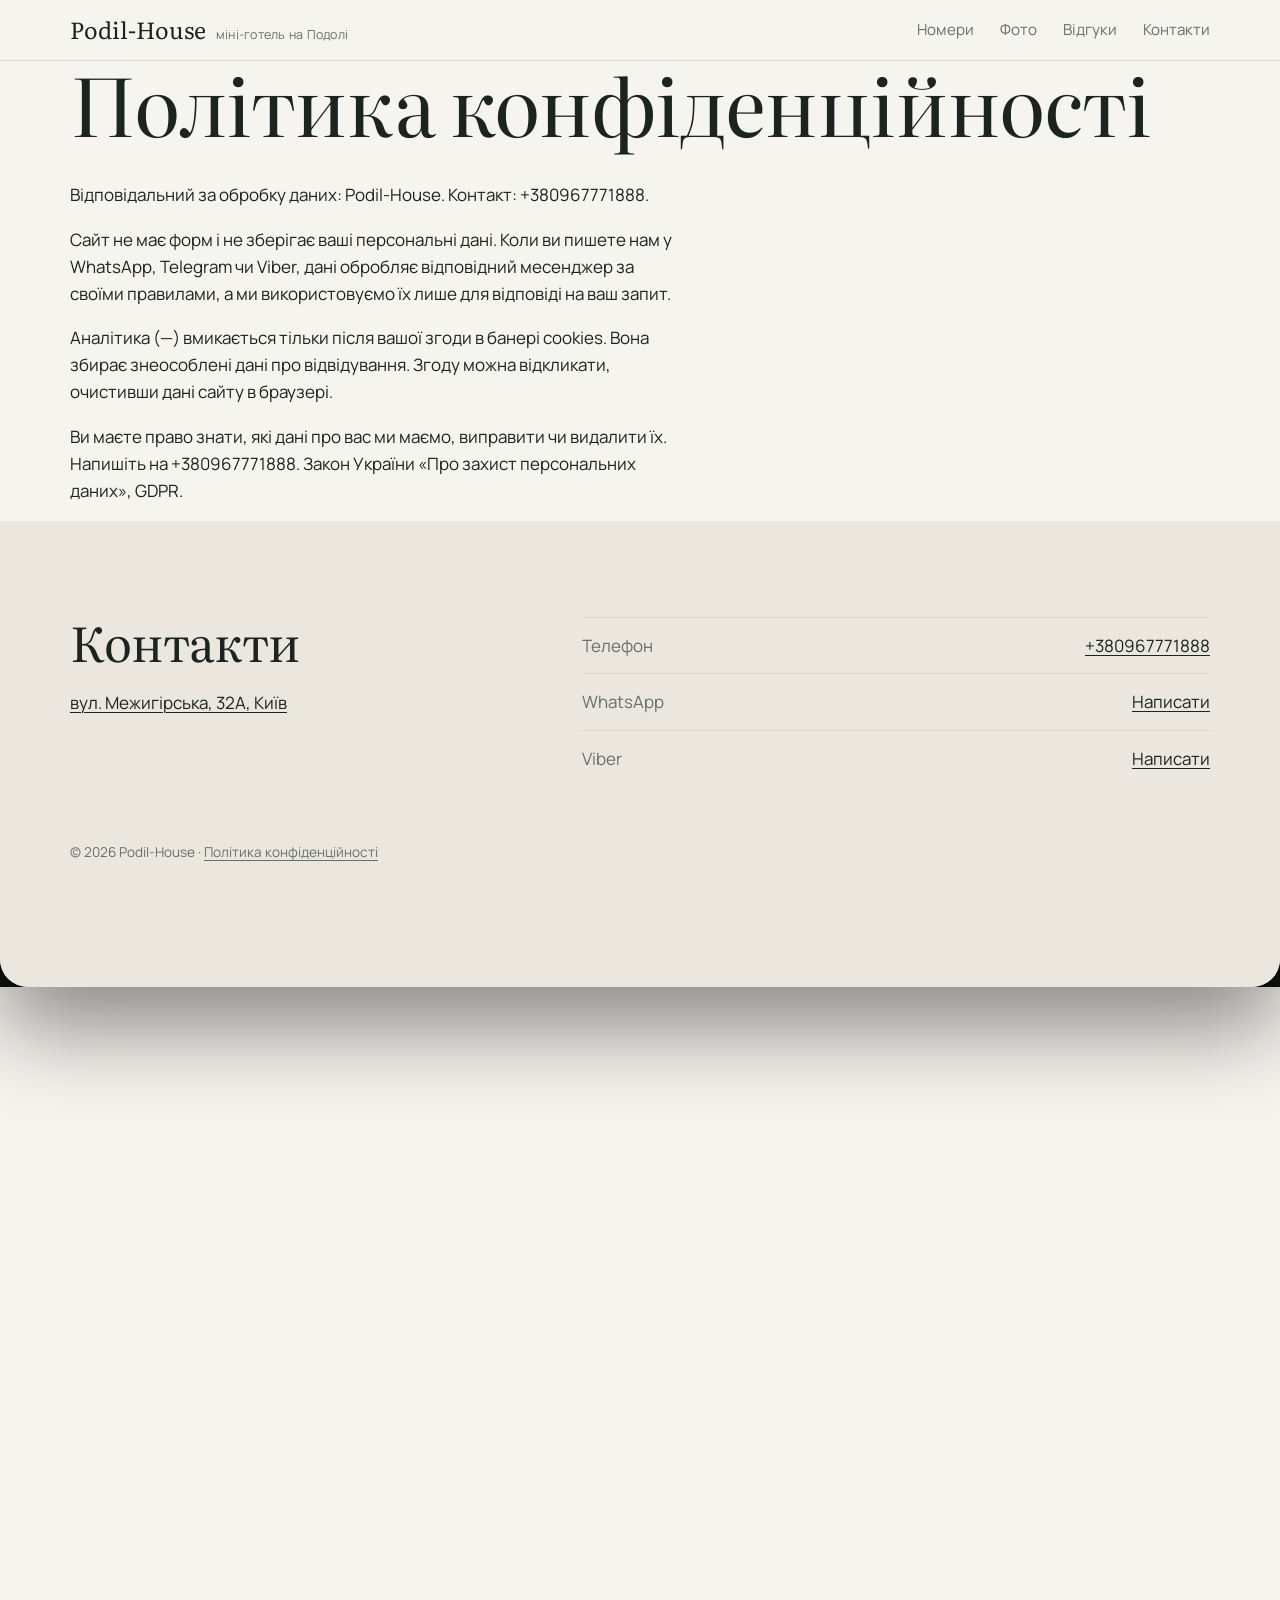
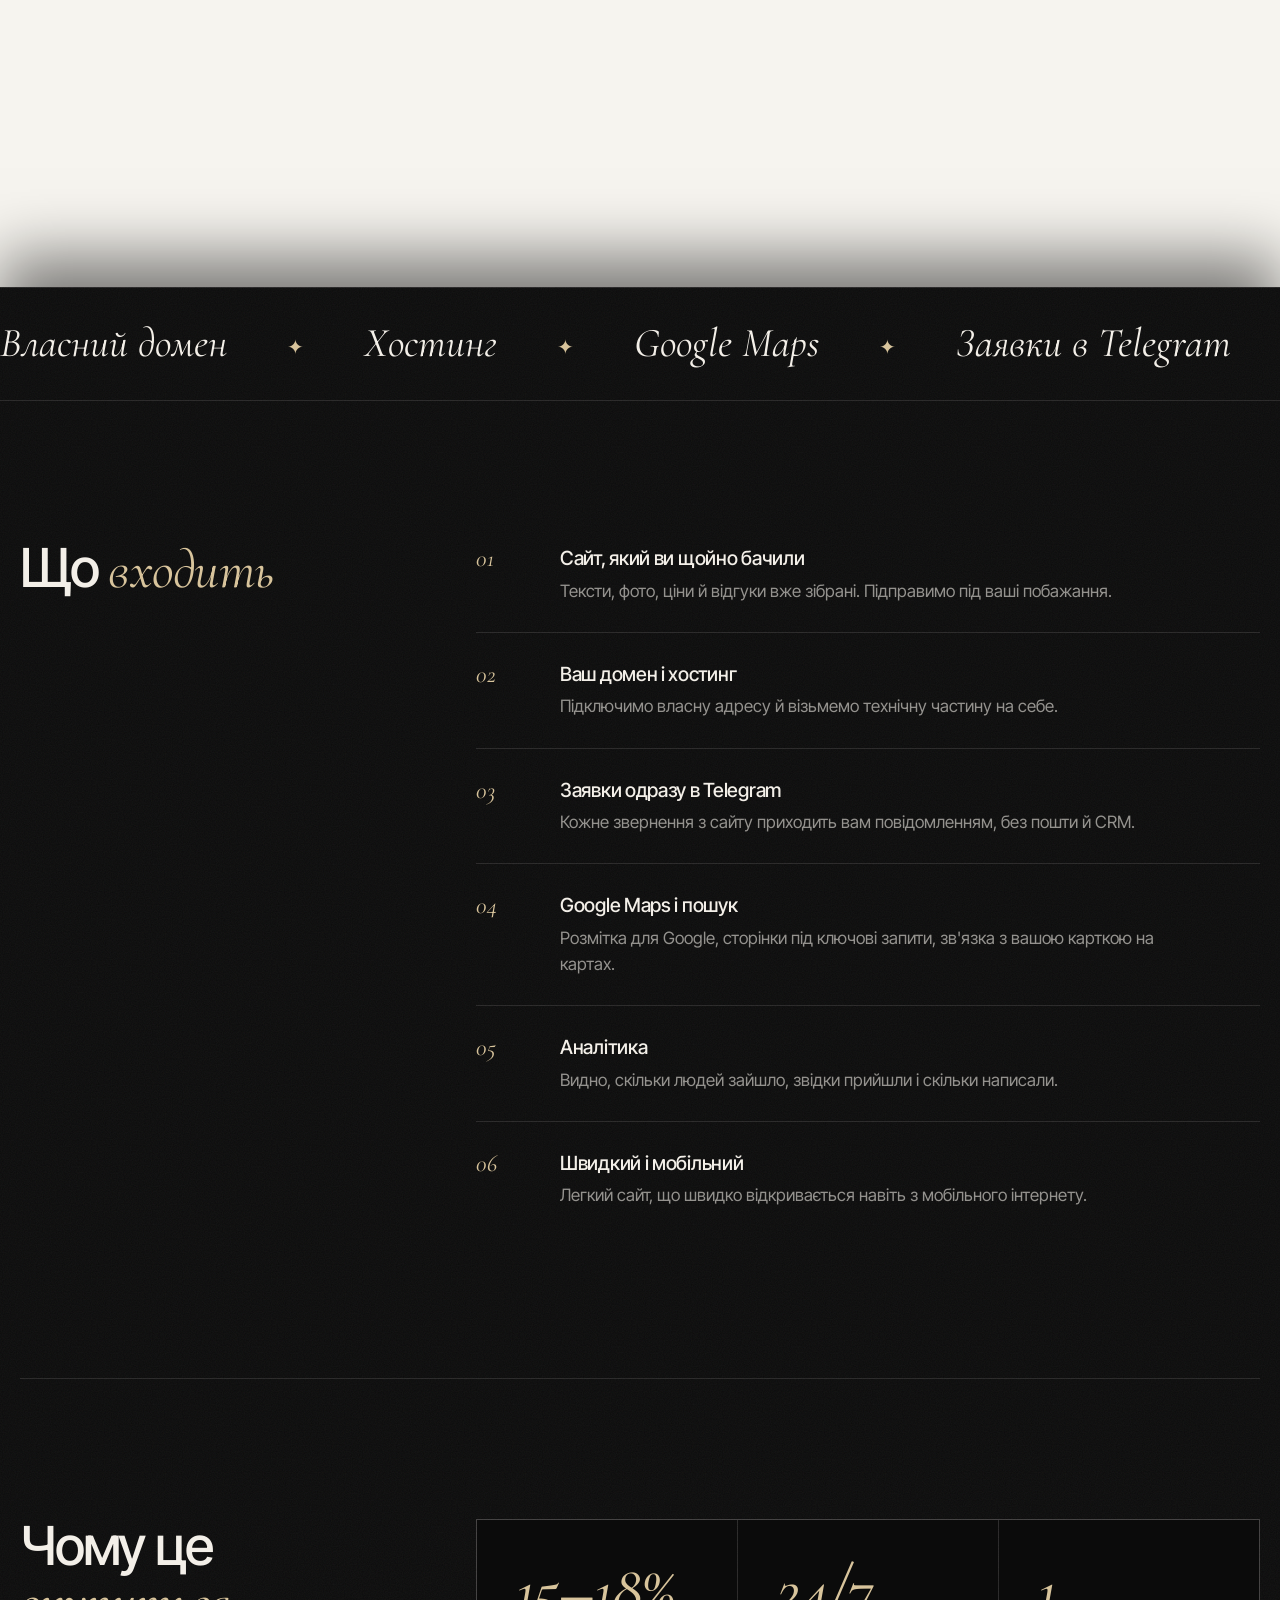
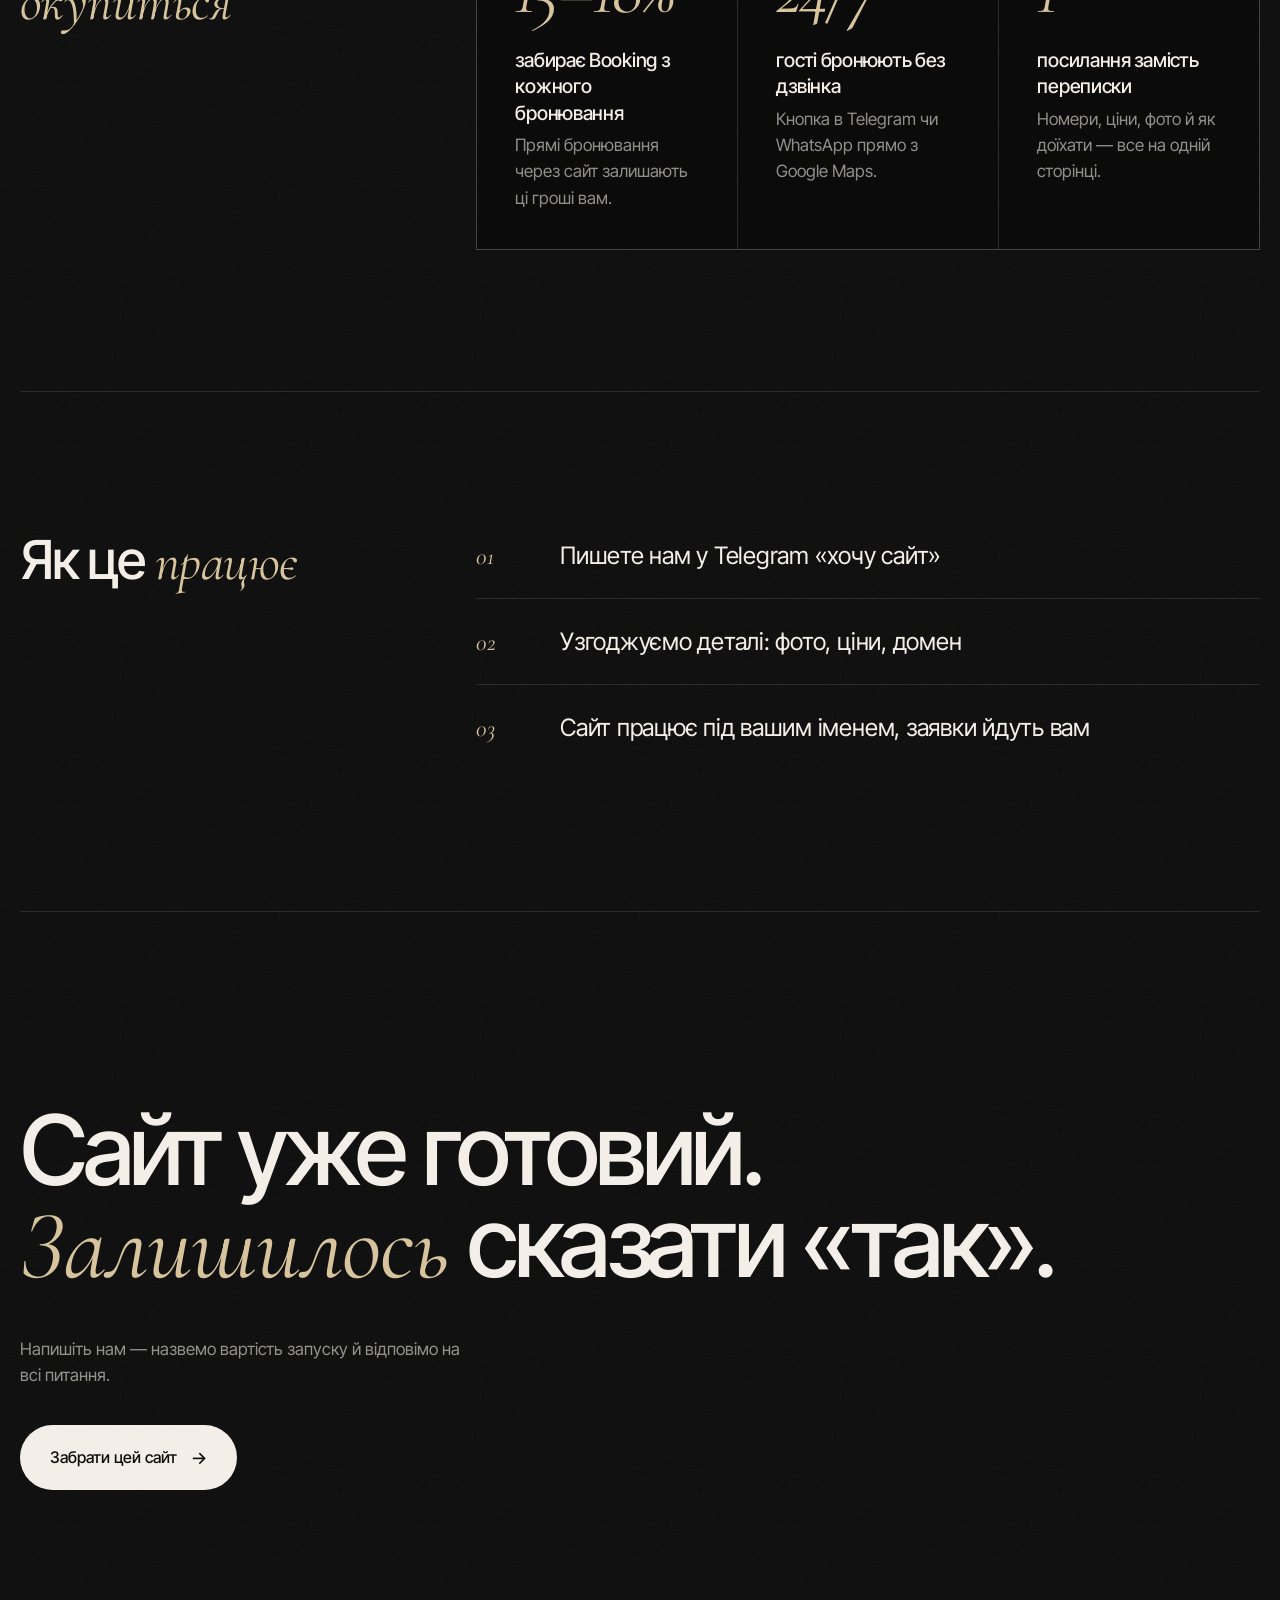
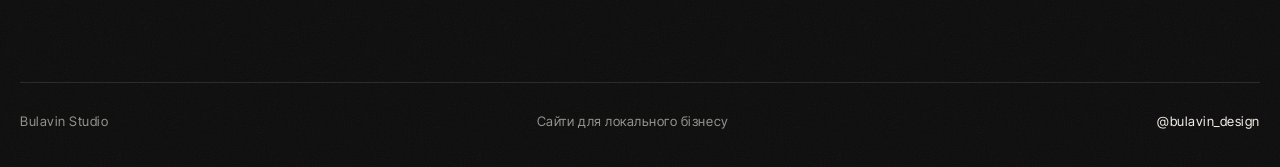
==== privacy/index.html @ 416434e8 "Update site 2026-10-21" ====
<!doctype html>
<html lang="uk">
<head>
<meta charset="utf-8">
<meta name="viewport" content="width=device-width, initial-scale=1">
<base href="../">
<title>Політика конфіденційності · Podil-House</title>
<meta name="description" content="">
<meta name="robots" content="noindex">
<meta property="og:type" content="website">
<meta property="og:title" content="Політика конфіденційності · Podil-House">
<meta property="og:description" content="">
<meta property="og:image" content="https://vibecoder-bulavin.github.io/podil-house/assets/p6.jpg">
<link rel="icon" href="data:image/svg+xml,%3Csvg%20xmlns%3D%27http%3A//www.w3.org/2000/svg%27%20viewBox%3D%270%200%2064%2064%27%3E%3Crect%20width%3D%2764%27%20height%3D%2764%27%20rx%3D%2712%27%20fill%3D%27%2324463b%27/%3E%3Ctext%20x%3D%2732%27%20y%3D%2744%27%20font-size%3D%2736%27%20text-anchor%3D%27middle%27%20fill%3D%27white%27%20font-family%3D%27Georgia%2Cserif%27%3EP%3C/text%3E%3C/svg%3E">
<link rel="preconnect" href="https://fonts.googleapis.com">
<link rel="preconnect" href="https://fonts.gstatic.com" crossorigin>
<link rel="stylesheet" href="https://fonts.googleapis.com/css2?family=Literata:opsz,wght@7..72,400;7..72,500&family=Manrope:wght@400;500;600&display=swap">
<link rel="stylesheet" href="style.css">
<link rel="stylesheet" href="https://fonts.googleapis.com/css2?family=Inter+Tight:wght@400;500;600&family=Cormorant+Garamond:ital,wght@1,400;1,500&display=swap">
<script type="application/ld+json">{"@context": "https://schema.org", "@type": "Hotel", "name": "Podil-House", "url": "https://vibecoder-bulavin.github.io/podil-house/", "telephone": "+380967771888", "priceRange": "₴", "image": "https://vibecoder-bulavin.github.io/podil-house/assets/p6.jpg", "address": {"@type": "PostalAddress", "streetAddress": "вул. Межигірська, 32А", "addressLocality": "Київ", "addressCountry": "UA"}, "geo": {"@type": "GeoCoordinates", "latitude": 50.4691434, "longitude": 30.5121772}, "hasMap": "https://maps.google.com/?cid=14839174283909090941", "aggregateRating": {"@type": "AggregateRating", "ratingValue": 5.0, "reviewCount": 14}}</script>
</head>
<body class="p-stay m-seo for-sale">
<div class="site">
<header class="top"><div class="wrap bar">
<a class="logo" href="./">Podil-House<small>міні-готель на Подолі</small></a>
<nav><a href="#nomery">Номери</a><a href="#foto">Фото</a><a href="#vidguky">Відгуки</a><a href="#contacts">Контакти</a></nav>
</div></header>
<main>
<section class="hero"><div class="wrap prose"><h1>Політика конфіденційності</h1><p>Відповідальний за обробку даних: Podil-House. Контакт: +380967771888.</p><p>Сайт не має форм і не зберігає ваші персональні дані. Коли ви пишете нам у WhatsApp, Telegram чи Viber, дані обробляє відповідний месенджер за своїми правилами, а ми використовуємо їх лише для відповіді на ваш запит.</p><p>Аналітика (—) вмикається тільки після вашої згоди в банері cookies. Вона збирає знеособлені дані про відвідування. Згоду можна відкликати, очистивши дані сайту в браузері.</p><p>Ви маєте право знати, які дані про вас ми маємо, виправити чи видалити їх. Напишіть на +380967771888. Закон України «Про захист персональних даних», GDPR.</p></div></section>
</main>
<footer id="contacts" class="foot"><div class="wrap"><div class="foot-grid"><div><h2>Контакти</h2><p><a href="https://maps.google.com/?cid=14839174283909090941" target="_blank" rel="noopener">вул. Межигірська, 32А, Київ</a></p></div><ul class="contacts"><li><span>Телефон</span><a href="tel:+380967771888" data-goal="phone">+380967771888</a></li><li><span>WhatsApp</span><a href="https://wa.me/380967771888" target="_blank" rel="noopener" data-goal="whatsapp">Написати</a></li><li><span>Viber</span><a href="viber://chat?number=%2B380967771888" data-goal="viber">Написати</a></li></ul></div><p class="muted small">© 2026 Podil-House · <a href="privacy/">Політика конфіденційності</a></p></div></footer>
</div>
<aside class="pitch" id="pitch" lang="uk">
<div class="p-intro"><div class="pwrap">
<p class="pk">Bulavin Studio · демо для «Podil-House»</p>
<h2 class="ph1">Цей сайт уже <em>зроблений</em> для Podil-House</h2>
<div class="prow"><p class="psub">Ви щойно переглянули його очима клієнта. Під вашим доменом він запрацює за 48 годин.</p><a href="https://t.me/bulavin_design" class="pbtn" target="_blank" rel="noopener" data-goal="telegram">Забрати цей сайт</a></div>
<p class="pscroll">Гортайте далі</p>
</div></div>
<div class="p-body">
<div class="pticker" aria-hidden="true"><div><span>Власний домен</span><span>Хостинг</span><span>Google Maps</span><span>Заявки в Telegram</span><span>Аналітика</span><span>Мобільна версія</span><span>Швидкий запуск</span><span>Власний домен</span><span>Хостинг</span><span>Google Maps</span><span>Заявки в Telegram</span><span>Аналітика</span><span>Мобільна версія</span><span>Швидкий запуск</span></div></div>
<section class="pwrap psec"><h2 class="ph2">Що <em>входить</em></h2><ol class="pinc"><li><span class="pn">01</span><div><h3>Сайт, який ви щойно бачили</h3><p>Тексти, фото, ціни й відгуки вже зібрані. Підправимо під ваші побажання.</p></div></li><li><span class="pn">02</span><div><h3>Ваш домен і хостинг</h3><p>Підключимо власну адресу й візьмемо технічну частину на себе.</p></div></li><li><span class="pn">03</span><div><h3>Заявки одразу в Telegram</h3><p>Кожне звернення з сайту приходить вам повідомленням, без пошти й CRM.</p></div></li><li><span class="pn">04</span><div><h3>Google Maps і пошук</h3><p>Розмітка для Google, сторінки під ключові запити, зв&#x27;язка з вашою карткою на картах.</p></div></li><li><span class="pn">05</span><div><h3>Аналітика</h3><p>Видно, скільки людей зайшло, звідки прийшли і скільки написали.</p></div></li><li><span class="pn">06</span><div><h3>Швидкий і мобільний</h3><p>Легкий сайт, що швидко відкривається навіть з мобільного інтернету.</p></div></li></ol></section>
<section class="pwrap psec"><h2 class="ph2">Чому це <em>окупиться</em></h2><div class="pwhy"><div class="pw"><strong>15–18%</strong><h3>забирає Booking з кожного бронювання</h3><p>Прямі бронювання через сайт залишають ці гроші вам.</p></div><div class="pw"><strong>24/7</strong><h3>гості бронюють без дзвінка</h3><p>Кнопка в Telegram чи WhatsApp прямо з Google Maps.</p></div><div class="pw"><strong>1</strong><h3>посилання замість переписки</h3><p>Номери, ціни, фото й як доїхати — все на одній сторінці.</p></div></div></section>
<section class="pwrap psec"><h2 class="ph2">Як це <em>працює</em></h2><ol class="psteps"><li><span class="pn">01</span><p>Пишете нам у Telegram «хочу сайт»</p></li><li><span class="pn">02</span><p>Узгоджуємо деталі: фото, ціни, домен</p></li><li><span class="pn">03</span><p>Сайт працює під вашим іменем, заявки йдуть вам</p></li></ol></section>
<section class="pwrap pfinal"><h2 class="ph1">Сайт уже готовий. <em>Залишилось</em> сказати «так».</h2><p class="psub">Напишіть нам — назвемо вартість запуску й відповімо на всі питання.</p><a href="https://t.me/bulavin_design" class="pbtn" target="_blank" rel="noopener" data-goal="telegram">Забрати цей сайт</a></section>
<footer class="pwrap pfoot"><span>Bulavin Studio</span><span>Сайти для локального бізнесу</span><a href="https://t.me/bulavin_design" target="_blank" rel="noopener" data-goal="telegram">@bulavin_design</a></footer>
</div></aside>
<div class="mbar"><a href="#bron" class="btn">Забронювати</a></div>

<script type="application/json" id="cfg">{"wa": "380967771888", "msg": "Добрий день! Хочу забронювати номер.", "page": "privacy/", "brand": "Podil-House", "t": {"err_name": "Вкажіть ім'я", "err_phone": "Перевірте номер телефону", "sending": "Надсилаємо…"}}</script>
<script src="site.js" defer></script>
</body>
</html>
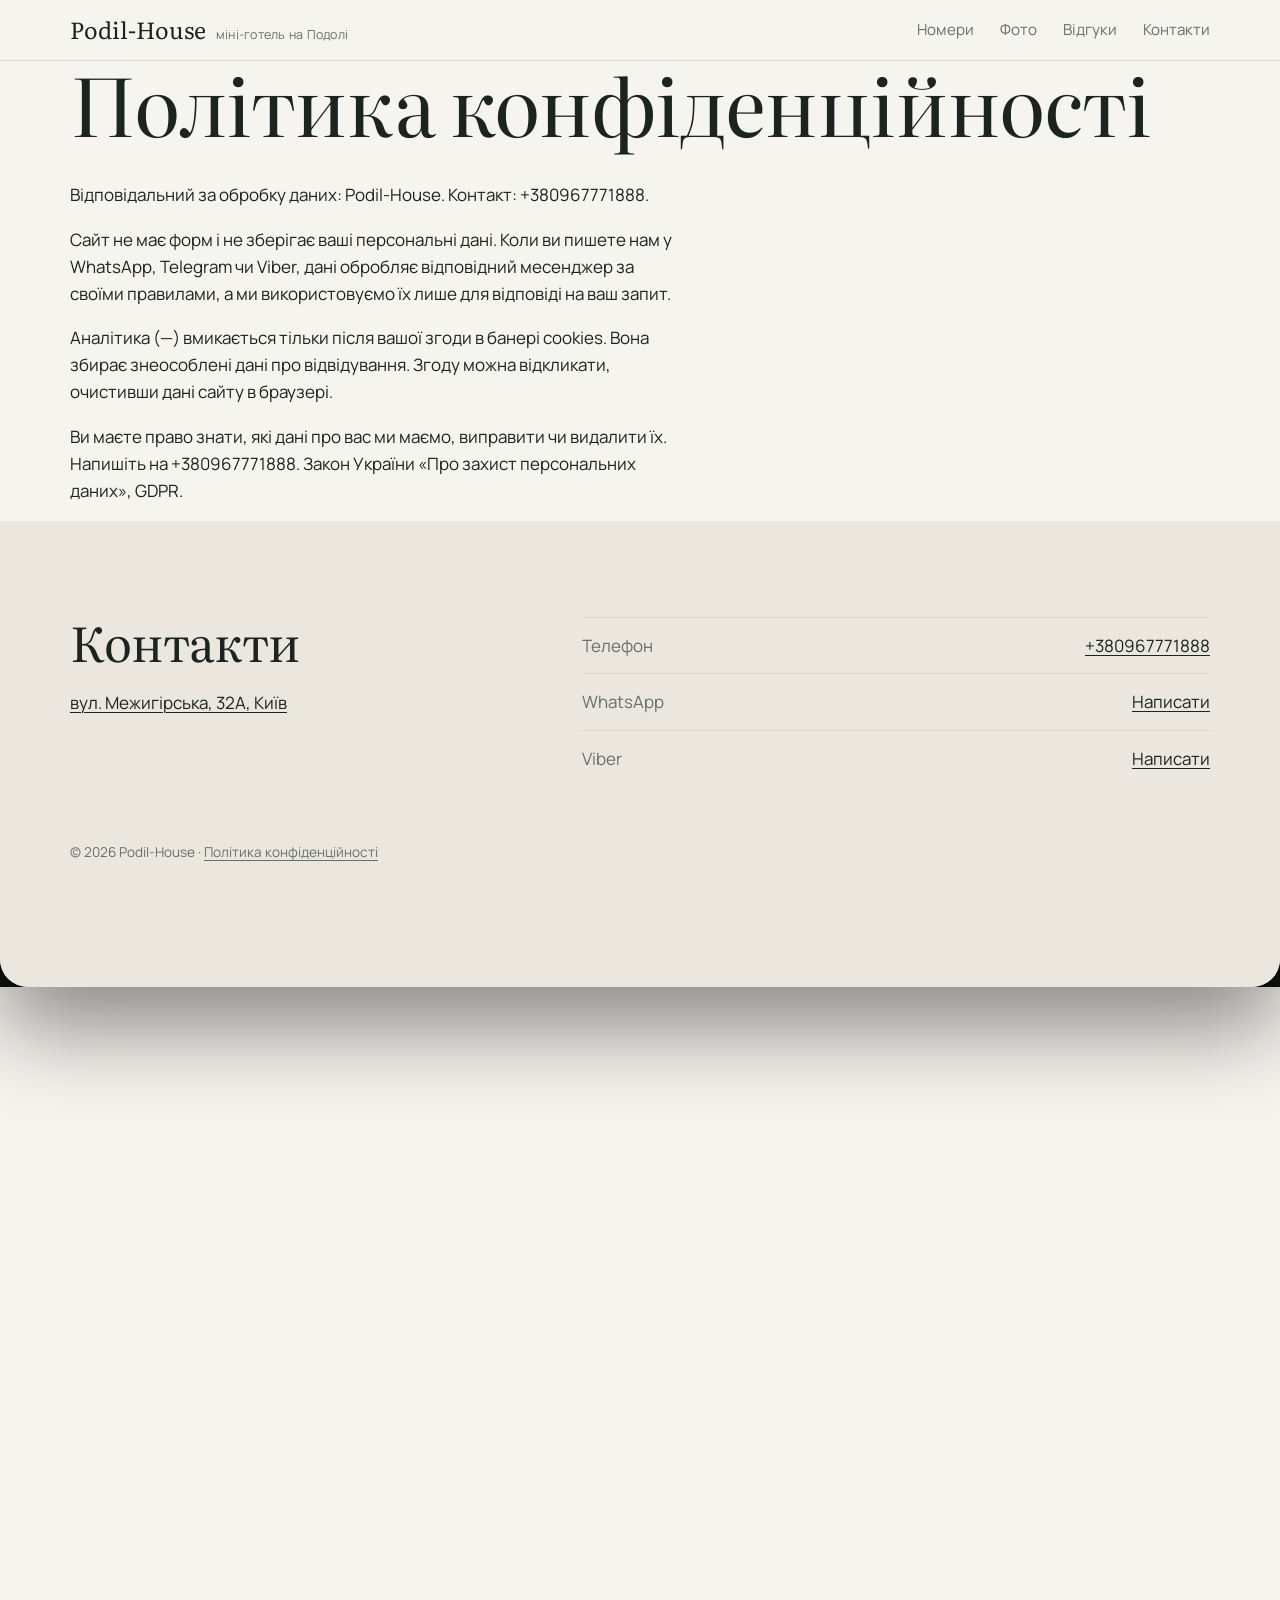
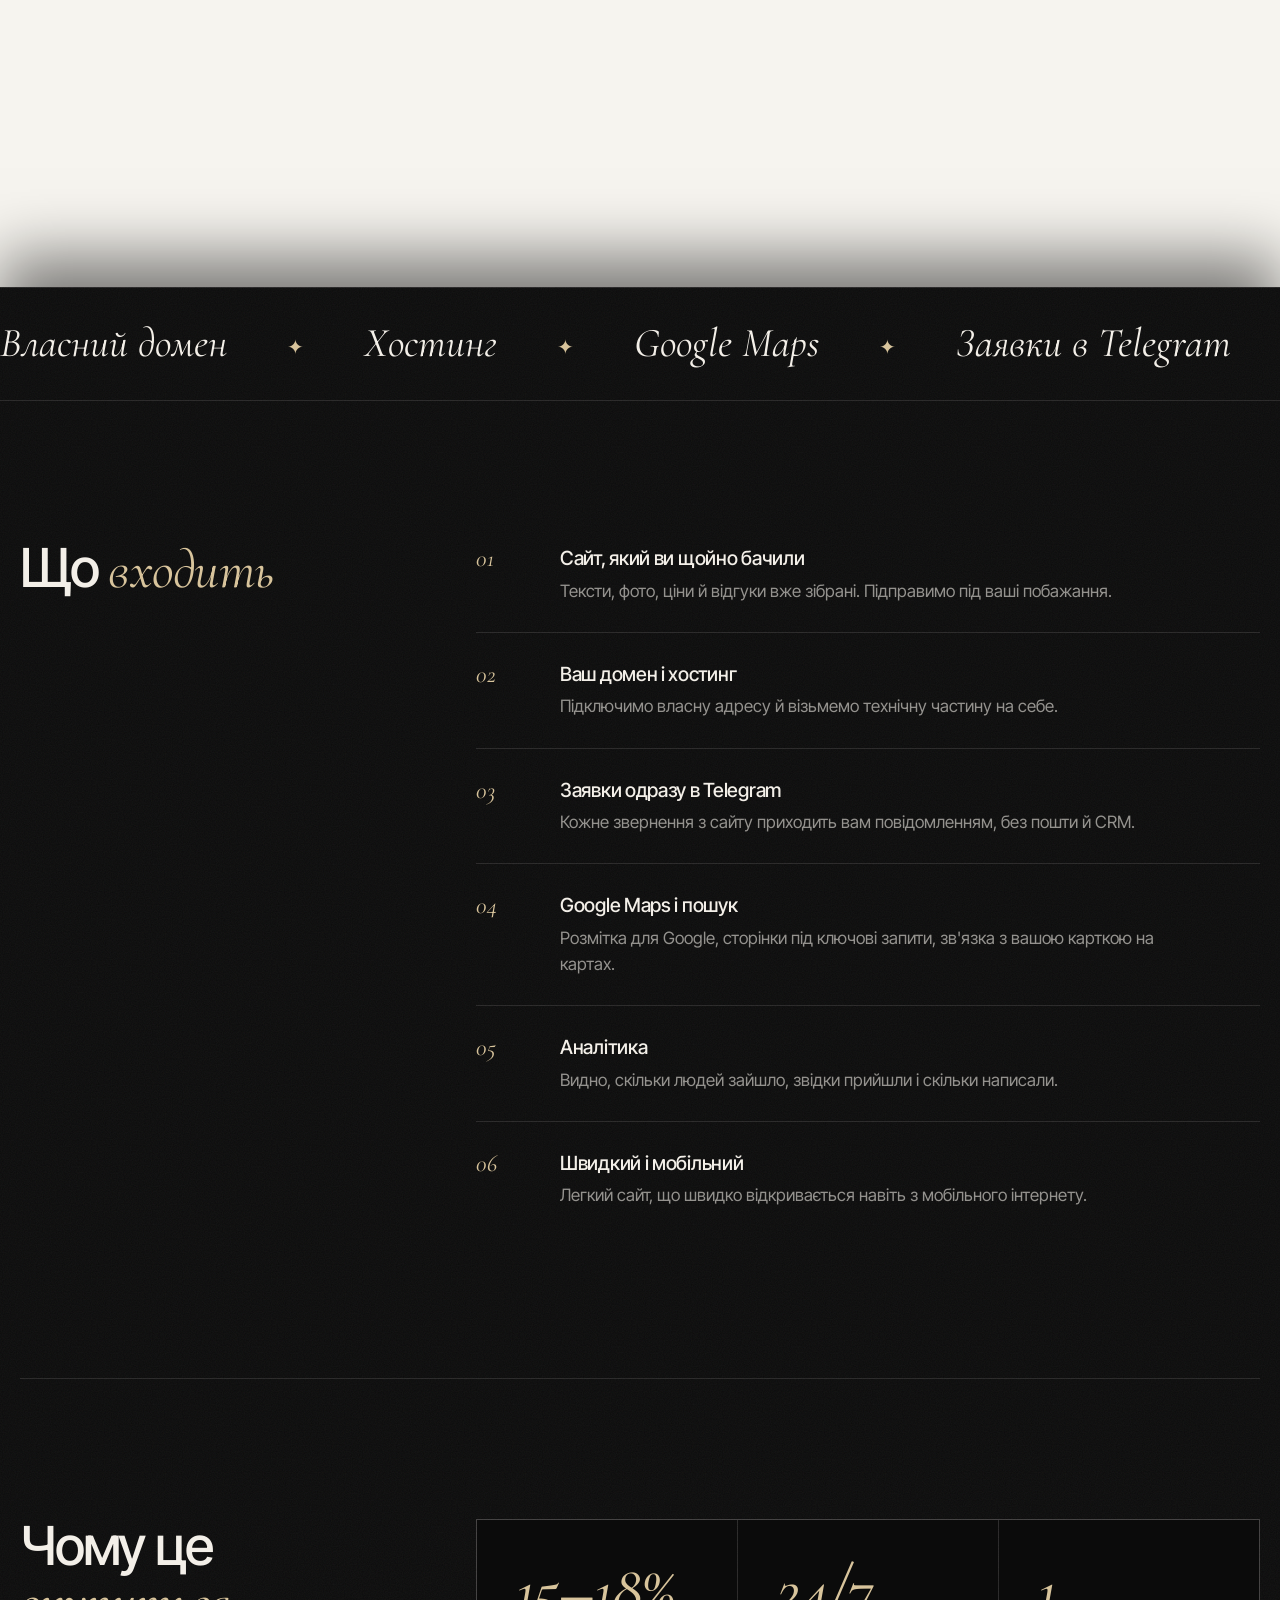
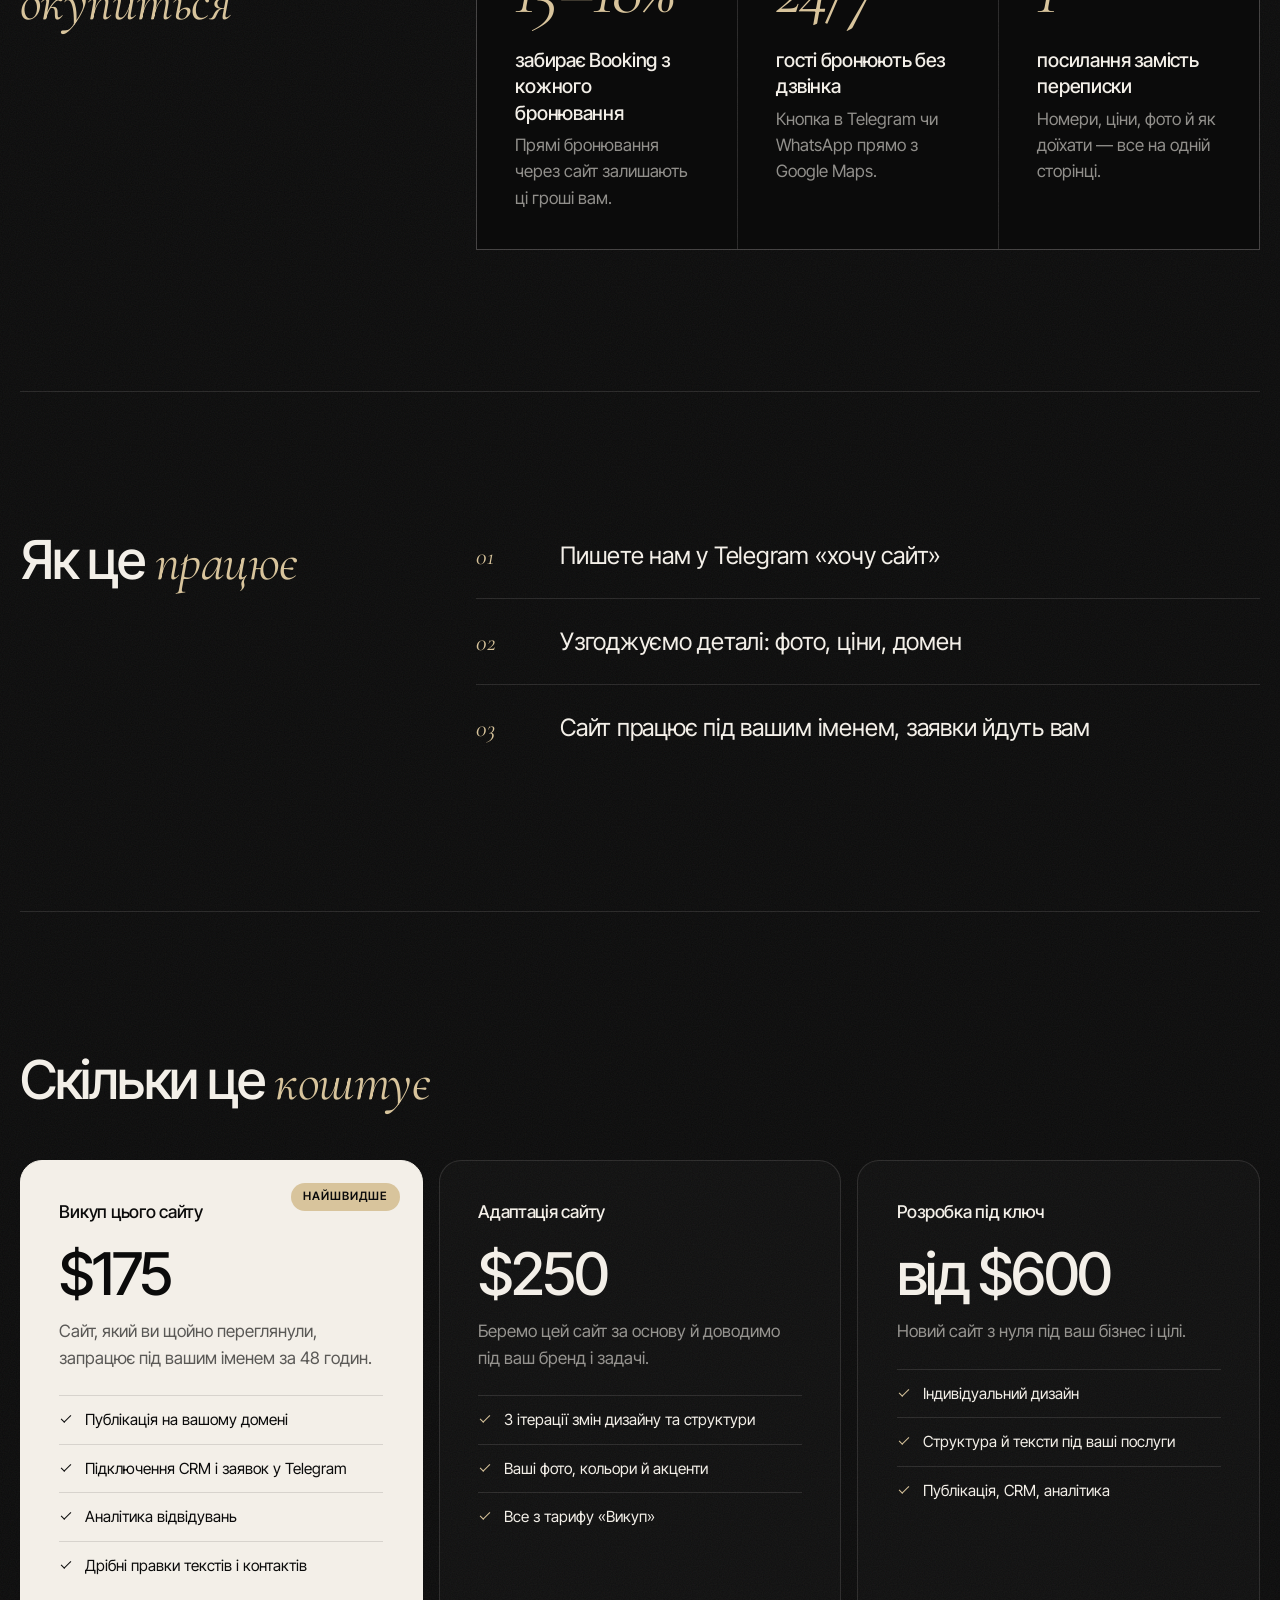
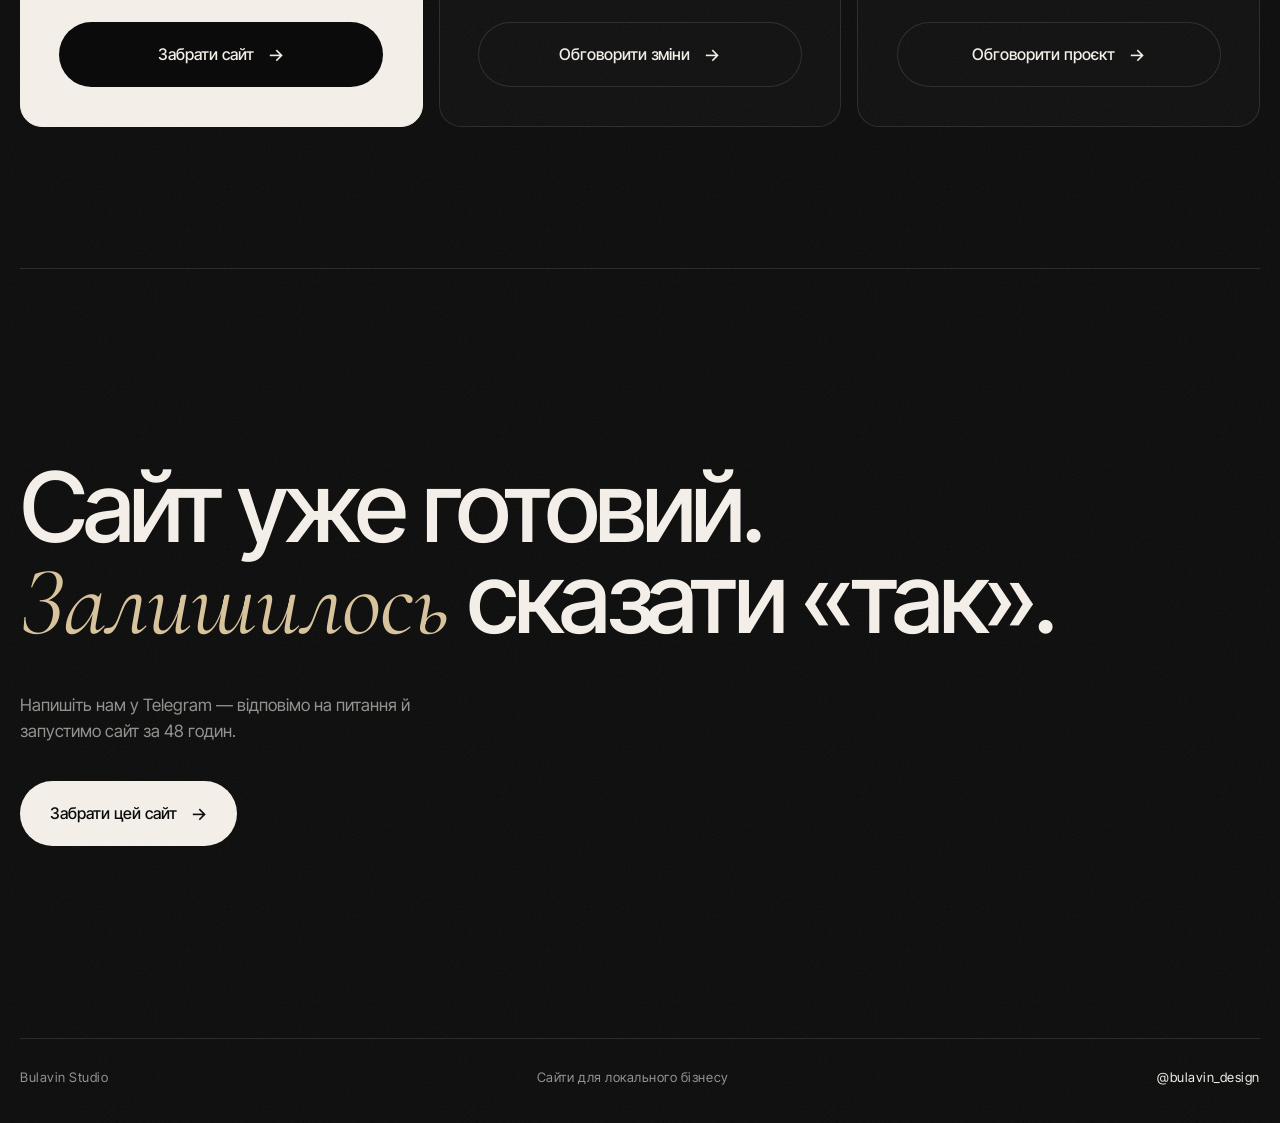
==== commit 19cfb727: "Update site 2026-10-21" ====
--- a/privacy/index.html
+++ b/privacy/index.html
@@ -42,7 +42,8 @@
 <section class="pwrap psec"><h2 class="ph2">Що <em>входить</em></h2><ol class="pinc"><li><span class="pn">01</span><div><h3>Сайт, який ви щойно бачили</h3><p>Тексти, фото, ціни й відгуки вже зібрані. Підправимо під ваші побажання.</p></div></li><li><span class="pn">02</span><div><h3>Ваш домен і хостинг</h3><p>Підключимо власну адресу й візьмемо технічну частину на себе.</p></div></li><li><span class="pn">03</span><div><h3>Заявки одразу в Telegram</h3><p>Кожне звернення з сайту приходить вам повідомленням, без пошти й CRM.</p></div></li><li><span class="pn">04</span><div><h3>Google Maps і пошук</h3><p>Розмітка для Google, сторінки під ключові запити, зв&#x27;язка з вашою карткою на картах.</p></div></li><li><span class="pn">05</span><div><h3>Аналітика</h3><p>Видно, скільки людей зайшло, звідки прийшли і скільки написали.</p></div></li><li><span class="pn">06</span><div><h3>Швидкий і мобільний</h3><p>Легкий сайт, що швидко відкривається навіть з мобільного інтернету.</p></div></li></ol></section>
 <section class="pwrap psec"><h2 class="ph2">Чому це <em>окупиться</em></h2><div class="pwhy"><div class="pw"><strong>15–18%</strong><h3>забирає Booking з кожного бронювання</h3><p>Прямі бронювання через сайт залишають ці гроші вам.</p></div><div class="pw"><strong>24/7</strong><h3>гості бронюють без дзвінка</h3><p>Кнопка в Telegram чи WhatsApp прямо з Google Maps.</p></div><div class="pw"><strong>1</strong><h3>посилання замість переписки</h3><p>Номери, ціни, фото й як доїхати — все на одній сторінці.</p></div></div></section>
 <section class="pwrap psec"><h2 class="ph2">Як це <em>працює</em></h2><ol class="psteps"><li><span class="pn">01</span><p>Пишете нам у Telegram «хочу сайт»</p></li><li><span class="pn">02</span><p>Узгоджуємо деталі: фото, ціни, домен</p></li><li><span class="pn">03</span><p>Сайт працює під вашим іменем, заявки йдуть вам</p></li></ol></section>
-<section class="pwrap pfinal"><h2 class="ph1">Сайт уже готовий. <em>Залишилось</em> сказати «так».</h2><p class="psub">Напишіть нам — назвемо вартість запуску й відповімо на всі питання.</p><a href="https://t.me/bulavin_design" class="pbtn" target="_blank" rel="noopener" data-goal="telegram">Забрати цей сайт</a></section>
+<section class="pwrap psec pplans-sec"><h2 class="ph2">Скільки це <em>коштує</em></h2><div class="pplans"><article class="pplan on"><span class="ptag">Найшвидше</span><h3>Викуп цього сайту</h3><p class="pprice">$175</p><p class="plead">Сайт, який ви щойно переглянули, запрацює під вашим іменем за 48 годин.</p><ul><li>Публікація на вашому домені</li><li>Підключення CRM і заявок у Telegram</li><li>Аналітика відвідувань</li><li>Дрібні правки текстів і контактів</li></ul><a href="https://t.me/bulavin_design" class="pbtn" target="_blank" rel="noopener" data-goal="telegram">Забрати сайт</a></article><article class="pplan"><h3>Адаптація сайту</h3><p class="pprice">$250</p><p class="plead">Беремо цей сайт за основу й доводимо під ваш бренд і задачі.</p><ul><li>3 ітерації змін дизайну та структури</li><li>Ваші фото, кольори й акценти</li><li>Все з тарифу «Викуп»</li></ul><a href="https://t.me/bulavin_design" class="pbtn ghost" target="_blank" rel="noopener" data-goal="telegram">Обговорити зміни</a></article><article class="pplan"><h3>Розробка під ключ</h3><p class="pprice">від $600</p><p class="plead">Новий сайт з нуля під ваш бізнес і цілі.</p><ul><li>Індивідуальний дизайн</li><li>Структура й тексти під ваші послуги</li><li>Публікація, CRM, аналітика</li></ul><a href="https://t.me/bulavin_design" class="pbtn ghost" target="_blank" rel="noopener" data-goal="telegram">Обговорити проєкт</a></article></div></section>
+<section class="pwrap pfinal"><h2 class="ph1">Сайт уже готовий. <em>Залишилось</em> сказати «так».</h2><p class="psub">Напишіть нам у Telegram — відповімо на питання й запустимо сайт за 48 годин.</p><a href="https://t.me/bulavin_design" class="pbtn" target="_blank" rel="noopener" data-goal="telegram">Забрати цей сайт</a></section>
 <footer class="pwrap pfoot"><span>Bulavin Studio</span><span>Сайти для локального бізнесу</span><a href="https://t.me/bulavin_design" target="_blank" rel="noopener" data-goal="telegram">@bulavin_design</a></footer>
 </div></aside>
 <div class="mbar"><a href="#bron" class="btn">Забронювати</a></div>
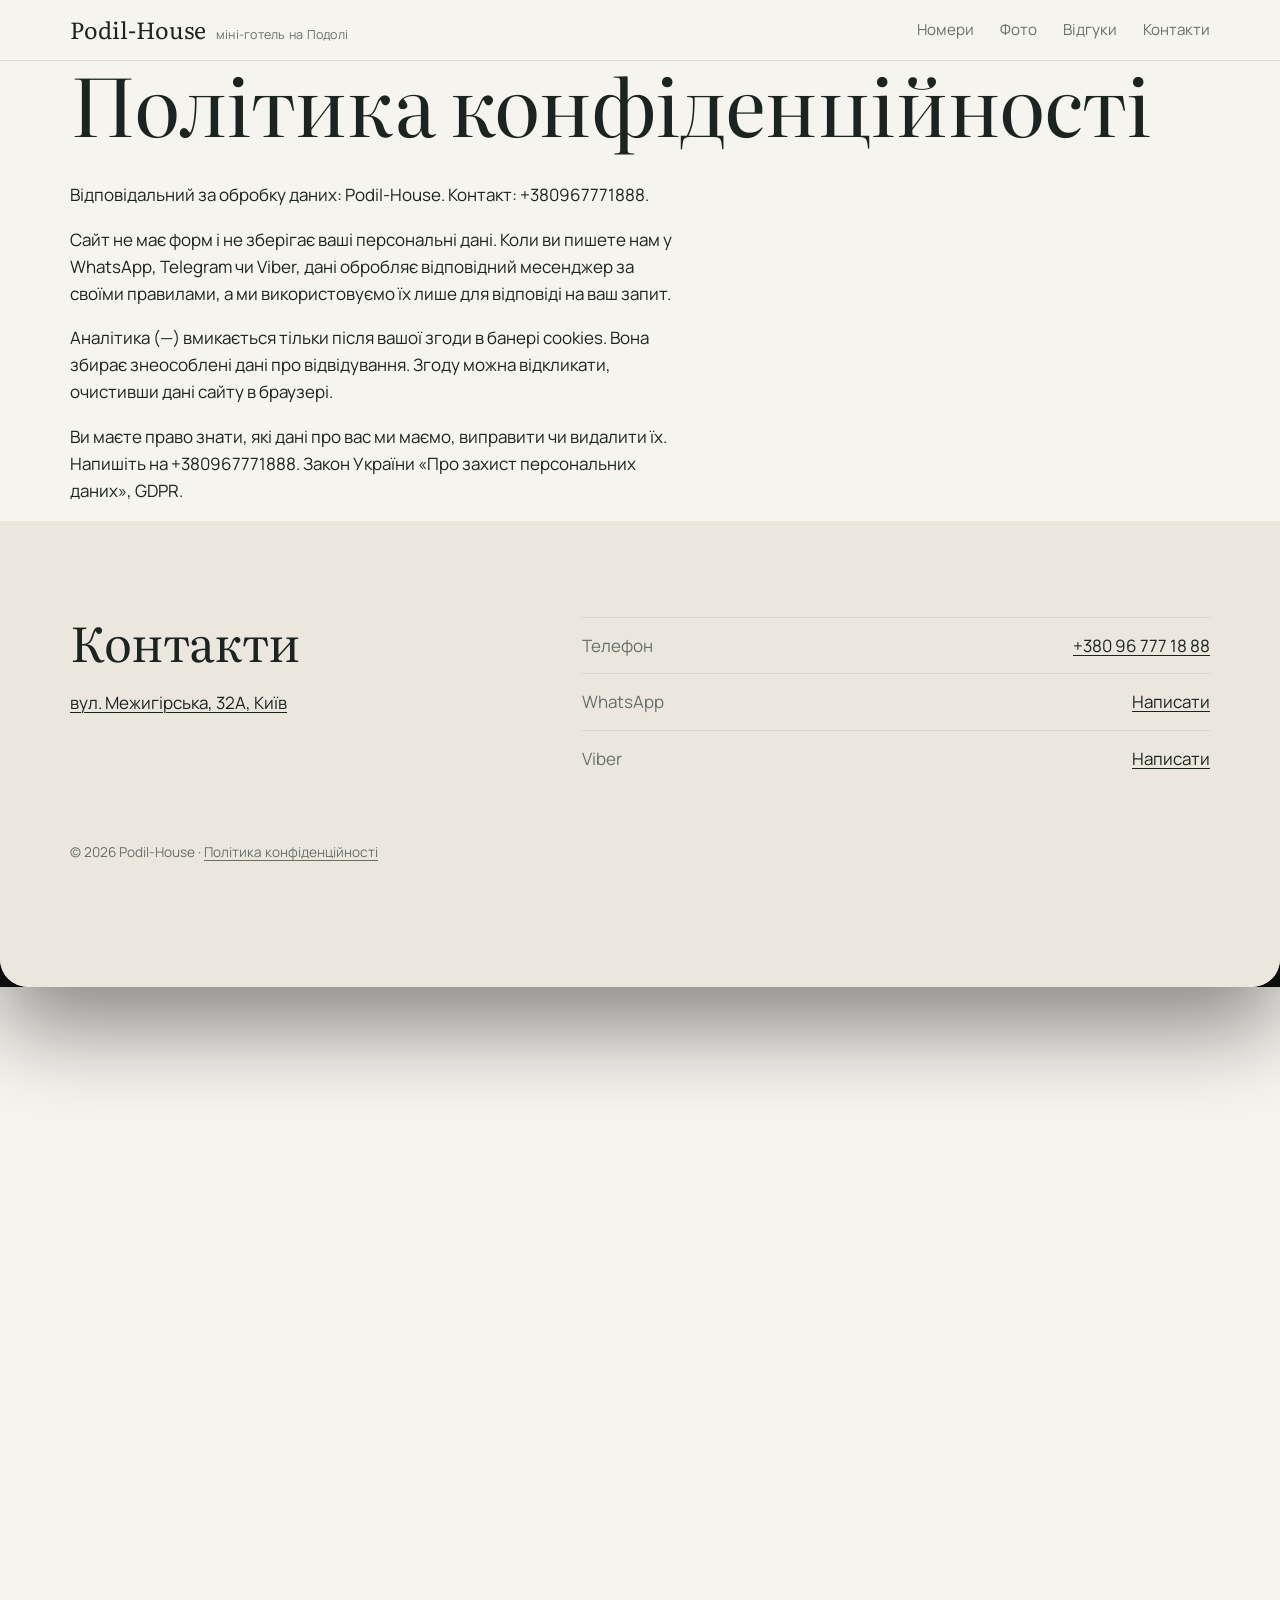
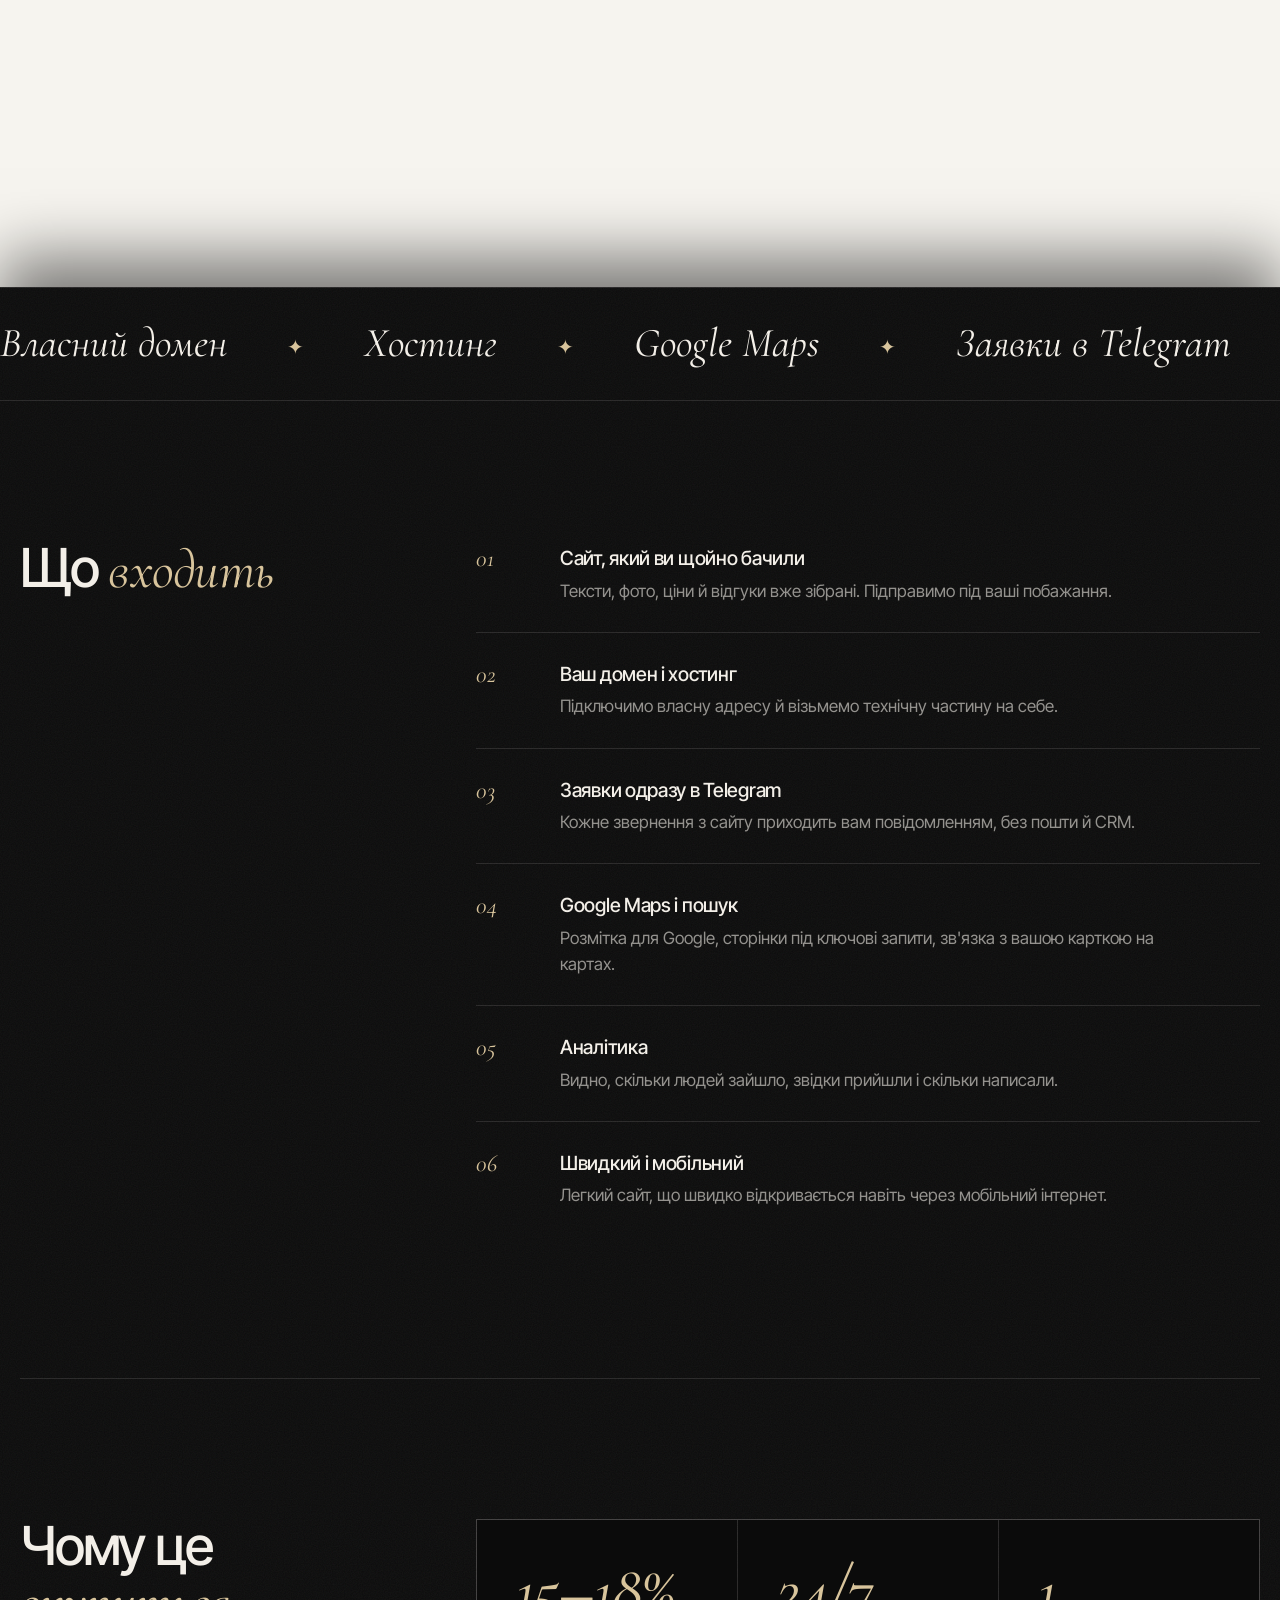
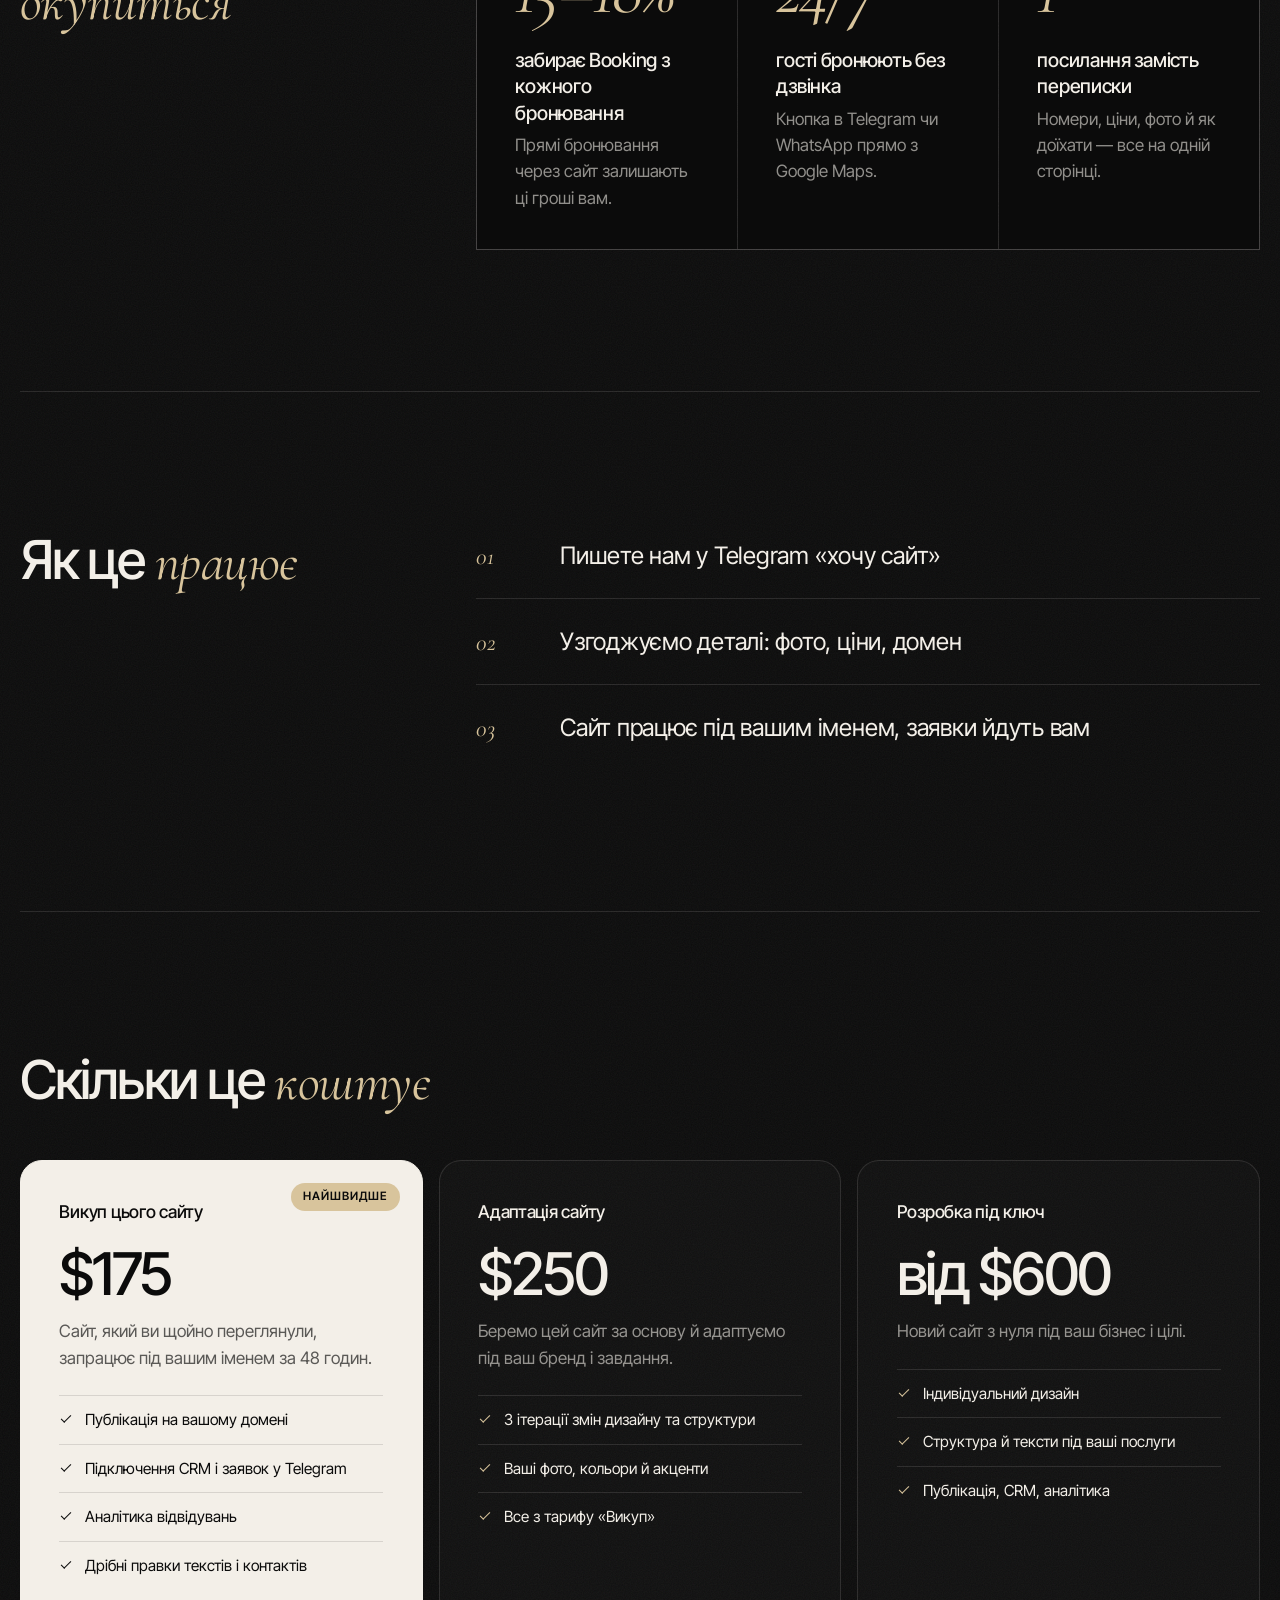
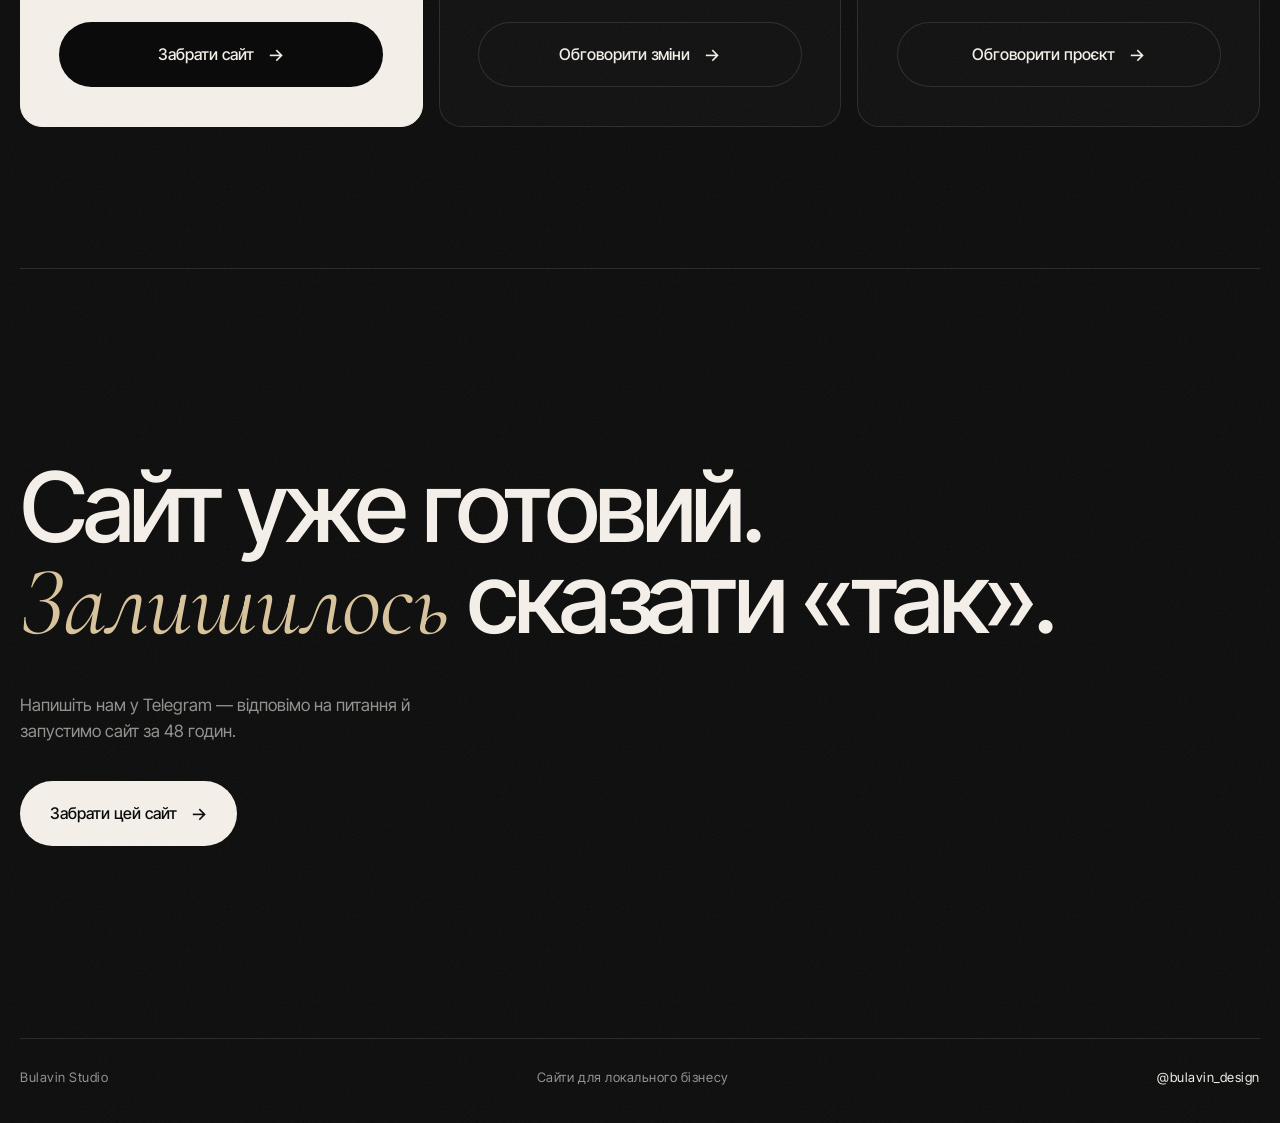
==== commit 7db68c01: "Update site 2026-10-22" ====
--- a/privacy/index.html
+++ b/privacy/index.html
@@ -15,7 +15,7 @@
 <link rel="preconnect" href="https://fonts.googleapis.com">
 <link rel="preconnect" href="https://fonts.gstatic.com" crossorigin>
 <link rel="stylesheet" href="https://fonts.googleapis.com/css2?family=Literata:opsz,wght@7..72,400;7..72,500&family=Manrope:wght@400;500;600&display=swap">
-<link rel="stylesheet" href="style.css">
+<link rel="stylesheet" href="style.css?v=2610220225">
 <link rel="stylesheet" href="https://fonts.googleapis.com/css2?family=Inter+Tight:wght@400;500;600&family=Cormorant+Garamond:ital,wght@1,400;1,500&display=swap">
 <script type="application/ld+json">{"@context": "https://schema.org", "@type": "Hotel", "name": "Podil-House", "url": "https://vibecoder-bulavin.github.io/podil-house/", "telephone": "+380967771888", "priceRange": "₴", "image": "https://vibecoder-bulavin.github.io/podil-house/assets/p6.jpg", "address": {"@type": "PostalAddress", "streetAddress": "вул. Межигірська, 32А", "addressLocality": "Київ", "addressCountry": "UA"}, "geo": {"@type": "GeoCoordinates", "latitude": 50.4691434, "longitude": 30.5121772}, "hasMap": "https://maps.google.com/?cid=14839174283909090941", "aggregateRating": {"@type": "AggregateRating", "ratingValue": 5.0, "reviewCount": 14}}</script>
 </head>
@@ -28,7 +28,7 @@
 <main>
 <section class="hero"><div class="wrap prose"><h1>Політика конфіденційності</h1><p>Відповідальний за обробку даних: Podil-House. Контакт: +380967771888.</p><p>Сайт не має форм і не зберігає ваші персональні дані. Коли ви пишете нам у WhatsApp, Telegram чи Viber, дані обробляє відповідний месенджер за своїми правилами, а ми використовуємо їх лише для відповіді на ваш запит.</p><p>Аналітика (—) вмикається тільки після вашої згоди в банері cookies. Вона збирає знеособлені дані про відвідування. Згоду можна відкликати, очистивши дані сайту в браузері.</p><p>Ви маєте право знати, які дані про вас ми маємо, виправити чи видалити їх. Напишіть на +380967771888. Закон України «Про захист персональних даних», GDPR.</p></div></section>
 </main>
-<footer id="contacts" class="foot"><div class="wrap"><div class="foot-grid"><div><h2>Контакти</h2><p><a href="https://maps.google.com/?cid=14839174283909090941" target="_blank" rel="noopener">вул. Межигірська, 32А, Київ</a></p></div><ul class="contacts"><li><span>Телефон</span><a href="tel:+380967771888" data-goal="phone">+380967771888</a></li><li><span>WhatsApp</span><a href="https://wa.me/380967771888" target="_blank" rel="noopener" data-goal="whatsapp">Написати</a></li><li><span>Viber</span><a href="viber://chat?number=%2B380967771888" data-goal="viber">Написати</a></li></ul></div><p class="muted small">© 2026 Podil-House · <a href="privacy/">Політика конфіденційності</a></p></div></footer>
+<footer id="contacts" class="foot"><div class="wrap"><div class="foot-grid"><div><h2>Контакти</h2><p><a href="https://maps.google.com/?cid=14839174283909090941" target="_blank" rel="noopener">вул. Межигірська, 32А, Київ</a></p></div><ul class="contacts"><li><span>Телефон</span><a href="tel:+380967771888" data-goal="phone">+380 96 777 18 88</a></li><li><span>WhatsApp</span><a href="https://wa.me/380967771888" target="_blank" rel="noopener" data-goal="whatsapp">Написати</a></li><li><span>Viber</span><a href="viber://chat?number=%2B380967771888" data-goal="viber">Написати</a></li></ul></div><p class="muted small">© 2026 Podil-House · <a href="privacy/">Політика конфіденційності</a></p></div></footer>
 </div>
 <aside class="pitch" id="pitch" lang="uk">
 <div class="p-intro"><div class="pwrap">
@@ -39,16 +39,16 @@
 </div></div>
 <div class="p-body">
 <div class="pticker" aria-hidden="true"><div><span>Власний домен</span><span>Хостинг</span><span>Google Maps</span><span>Заявки в Telegram</span><span>Аналітика</span><span>Мобільна версія</span><span>Швидкий запуск</span><span>Власний домен</span><span>Хостинг</span><span>Google Maps</span><span>Заявки в Telegram</span><span>Аналітика</span><span>Мобільна версія</span><span>Швидкий запуск</span></div></div>
-<section class="pwrap psec"><h2 class="ph2">Що <em>входить</em></h2><ol class="pinc"><li><span class="pn">01</span><div><h3>Сайт, який ви щойно бачили</h3><p>Тексти, фото, ціни й відгуки вже зібрані. Підправимо під ваші побажання.</p></div></li><li><span class="pn">02</span><div><h3>Ваш домен і хостинг</h3><p>Підключимо власну адресу й візьмемо технічну частину на себе.</p></div></li><li><span class="pn">03</span><div><h3>Заявки одразу в Telegram</h3><p>Кожне звернення з сайту приходить вам повідомленням, без пошти й CRM.</p></div></li><li><span class="pn">04</span><div><h3>Google Maps і пошук</h3><p>Розмітка для Google, сторінки під ключові запити, зв&#x27;язка з вашою карткою на картах.</p></div></li><li><span class="pn">05</span><div><h3>Аналітика</h3><p>Видно, скільки людей зайшло, звідки прийшли і скільки написали.</p></div></li><li><span class="pn">06</span><div><h3>Швидкий і мобільний</h3><p>Легкий сайт, що швидко відкривається навіть з мобільного інтернету.</p></div></li></ol></section>
+<section class="pwrap psec"><h2 class="ph2">Що <em>входить</em></h2><ol class="pinc"><li><span class="pn">01</span><div><h3>Сайт, який ви щойно бачили</h3><p>Тексти, фото, ціни й відгуки вже зібрані. Підправимо під ваші побажання.</p></div></li><li><span class="pn">02</span><div><h3>Ваш домен і хостинг</h3><p>Підключимо власну адресу й візьмемо технічну частину на себе.</p></div></li><li><span class="pn">03</span><div><h3>Заявки одразу в Telegram</h3><p>Кожне звернення з сайту приходить вам повідомленням, без пошти й CRM.</p></div></li><li><span class="pn">04</span><div><h3>Google Maps і пошук</h3><p>Розмітка для Google, сторінки під ключові запити, зв&#x27;язка з вашою карткою на картах.</p></div></li><li><span class="pn">05</span><div><h3>Аналітика</h3><p>Видно, скільки людей зайшло, звідки прийшли і скільки написали.</p></div></li><li><span class="pn">06</span><div><h3>Швидкий і мобільний</h3><p>Легкий сайт, що швидко відкривається навіть через мобільний інтернет.</p></div></li></ol></section>
 <section class="pwrap psec"><h2 class="ph2">Чому це <em>окупиться</em></h2><div class="pwhy"><div class="pw"><strong>15–18%</strong><h3>забирає Booking з кожного бронювання</h3><p>Прямі бронювання через сайт залишають ці гроші вам.</p></div><div class="pw"><strong>24/7</strong><h3>гості бронюють без дзвінка</h3><p>Кнопка в Telegram чи WhatsApp прямо з Google Maps.</p></div><div class="pw"><strong>1</strong><h3>посилання замість переписки</h3><p>Номери, ціни, фото й як доїхати — все на одній сторінці.</p></div></div></section>
 <section class="pwrap psec"><h2 class="ph2">Як це <em>працює</em></h2><ol class="psteps"><li><span class="pn">01</span><p>Пишете нам у Telegram «хочу сайт»</p></li><li><span class="pn">02</span><p>Узгоджуємо деталі: фото, ціни, домен</p></li><li><span class="pn">03</span><p>Сайт працює під вашим іменем, заявки йдуть вам</p></li></ol></section>
-<section class="pwrap psec pplans-sec"><h2 class="ph2">Скільки це <em>коштує</em></h2><div class="pplans"><article class="pplan on"><span class="ptag">Найшвидше</span><h3>Викуп цього сайту</h3><p class="pprice">$175</p><p class="plead">Сайт, який ви щойно переглянули, запрацює під вашим іменем за 48 годин.</p><ul><li>Публікація на вашому домені</li><li>Підключення CRM і заявок у Telegram</li><li>Аналітика відвідувань</li><li>Дрібні правки текстів і контактів</li></ul><a href="https://t.me/bulavin_design" class="pbtn" target="_blank" rel="noopener" data-goal="telegram">Забрати сайт</a></article><article class="pplan"><h3>Адаптація сайту</h3><p class="pprice">$250</p><p class="plead">Беремо цей сайт за основу й доводимо під ваш бренд і задачі.</p><ul><li>3 ітерації змін дизайну та структури</li><li>Ваші фото, кольори й акценти</li><li>Все з тарифу «Викуп»</li></ul><a href="https://t.me/bulavin_design" class="pbtn ghost" target="_blank" rel="noopener" data-goal="telegram">Обговорити зміни</a></article><article class="pplan"><h3>Розробка під ключ</h3><p class="pprice">від $600</p><p class="plead">Новий сайт з нуля під ваш бізнес і цілі.</p><ul><li>Індивідуальний дизайн</li><li>Структура й тексти під ваші послуги</li><li>Публікація, CRM, аналітика</li></ul><a href="https://t.me/bulavin_design" class="pbtn ghost" target="_blank" rel="noopener" data-goal="telegram">Обговорити проєкт</a></article></div></section>
+<section class="pwrap psec pplans-sec"><h2 class="ph2">Скільки це <em>коштує</em></h2><div class="pplans"><article class="pplan on"><span class="ptag">Найшвидше</span><h3>Викуп цього сайту</h3><p class="pprice">$175</p><p class="plead">Сайт, який ви щойно переглянули, запрацює під вашим іменем за 48 годин.</p><ul><li>Публікація на вашому домені</li><li>Підключення CRM і заявок у Telegram</li><li>Аналітика відвідувань</li><li>Дрібні правки текстів і контактів</li></ul><a href="https://t.me/bulavin_design" class="pbtn" target="_blank" rel="noopener" data-goal="telegram">Забрати сайт</a></article><article class="pplan"><h3>Адаптація сайту</h3><p class="pprice">$250</p><p class="plead">Беремо цей сайт за основу й адаптуємо під ваш бренд і завдання.</p><ul><li>3 ітерації змін дизайну та структури</li><li>Ваші фото, кольори й акценти</li><li>Все з тарифу «Викуп»</li></ul><a href="https://t.me/bulavin_design" class="pbtn ghost" target="_blank" rel="noopener" data-goal="telegram">Обговорити зміни</a></article><article class="pplan"><h3>Розробка під ключ</h3><p class="pprice">від $600</p><p class="plead">Новий сайт з нуля під ваш бізнес і цілі.</p><ul><li>Індивідуальний дизайн</li><li>Структура й тексти під ваші послуги</li><li>Публікація, CRM, аналітика</li></ul><a href="https://t.me/bulavin_design" class="pbtn ghost" target="_blank" rel="noopener" data-goal="telegram">Обговорити проєкт</a></article></div></section>
 <section class="pwrap pfinal"><h2 class="ph1">Сайт уже готовий. <em>Залишилось</em> сказати «так».</h2><p class="psub">Напишіть нам у Telegram — відповімо на питання й запустимо сайт за 48 годин.</p><a href="https://t.me/bulavin_design" class="pbtn" target="_blank" rel="noopener" data-goal="telegram">Забрати цей сайт</a></section>
 <footer class="pwrap pfoot"><span>Bulavin Studio</span><span>Сайти для локального бізнесу</span><a href="https://t.me/bulavin_design" target="_blank" rel="noopener" data-goal="telegram">@bulavin_design</a></footer>
 </div></aside>
 <div class="mbar"><a href="#bron" class="btn">Забронювати</a></div>
 
 <script type="application/json" id="cfg">{"wa": "380967771888", "msg": "Добрий день! Хочу забронювати номер.", "page": "privacy/", "brand": "Podil-House", "t": {"err_name": "Вкажіть ім'я", "err_phone": "Перевірте номер телефону", "sending": "Надсилаємо…"}}</script>
-<script src="site.js" defer></script>
+<script src="site.js?v=2610220225" defer></script>
 </body>
 </html>
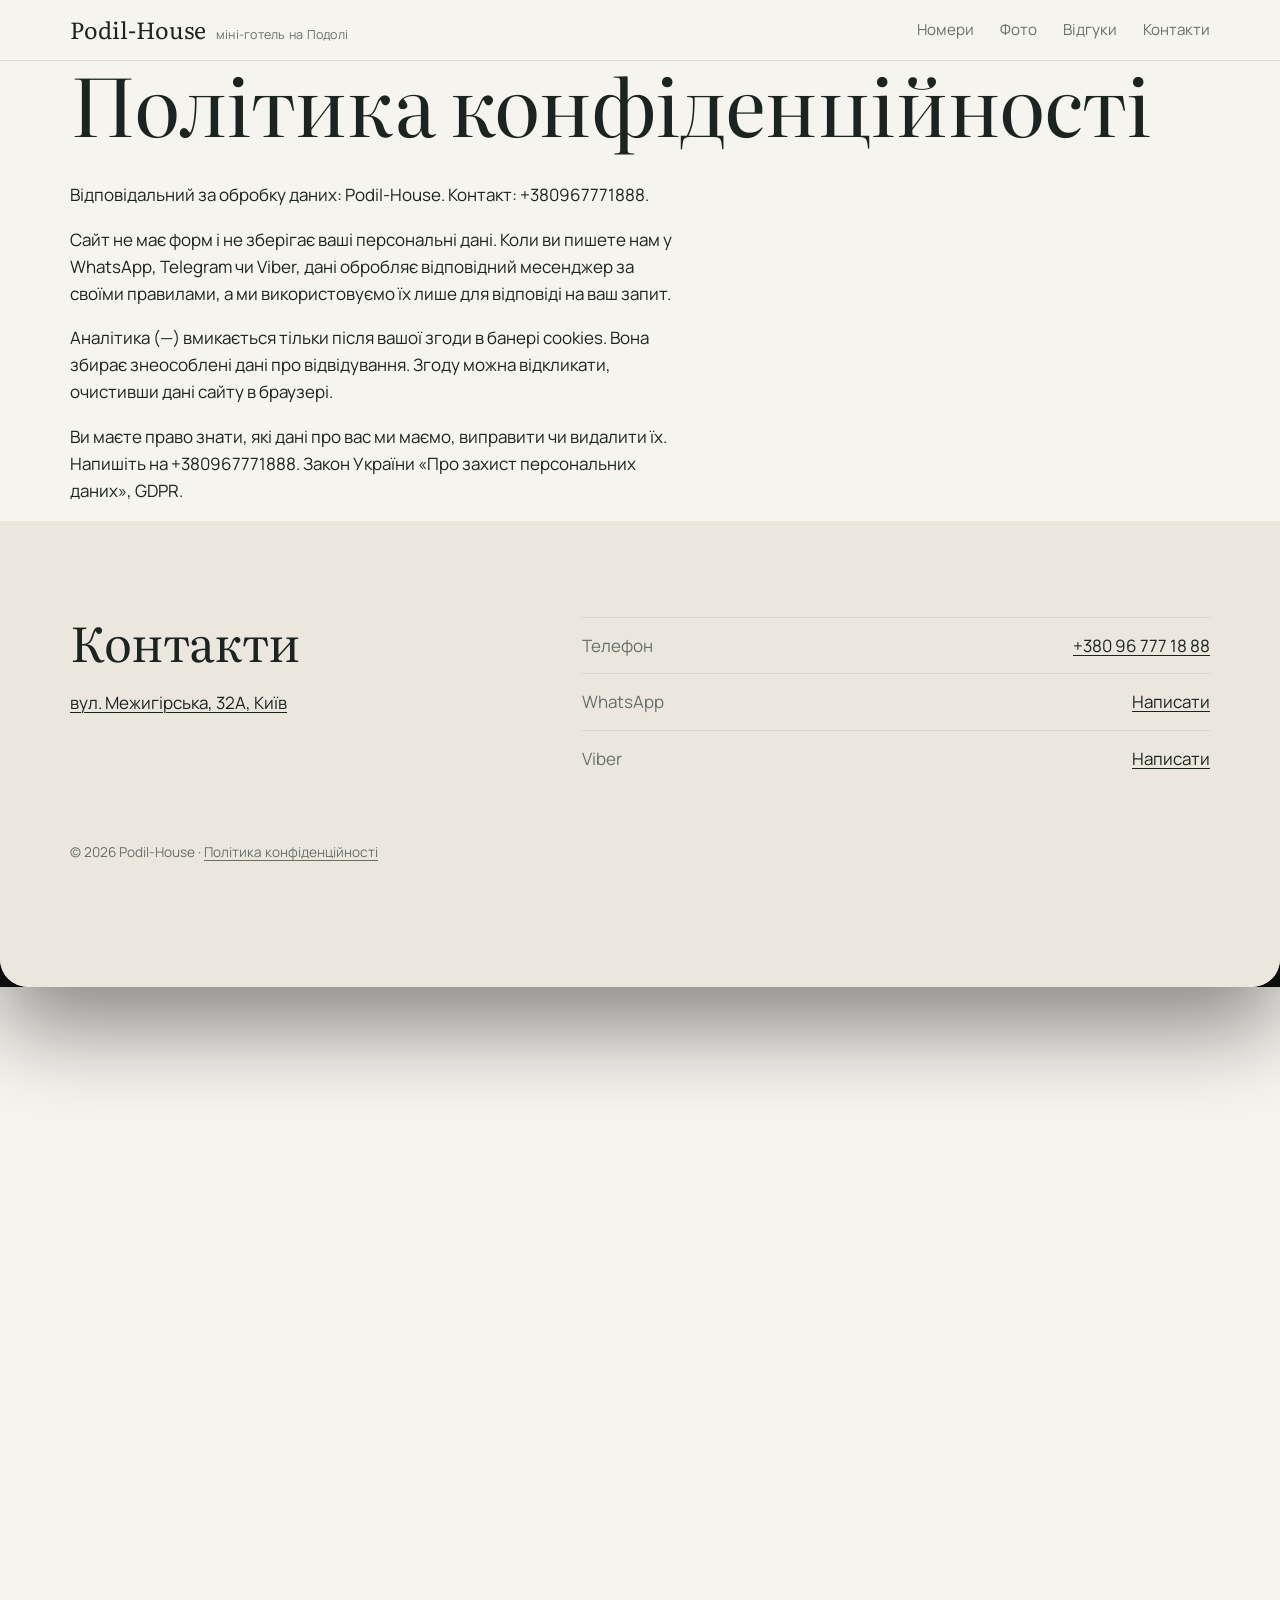
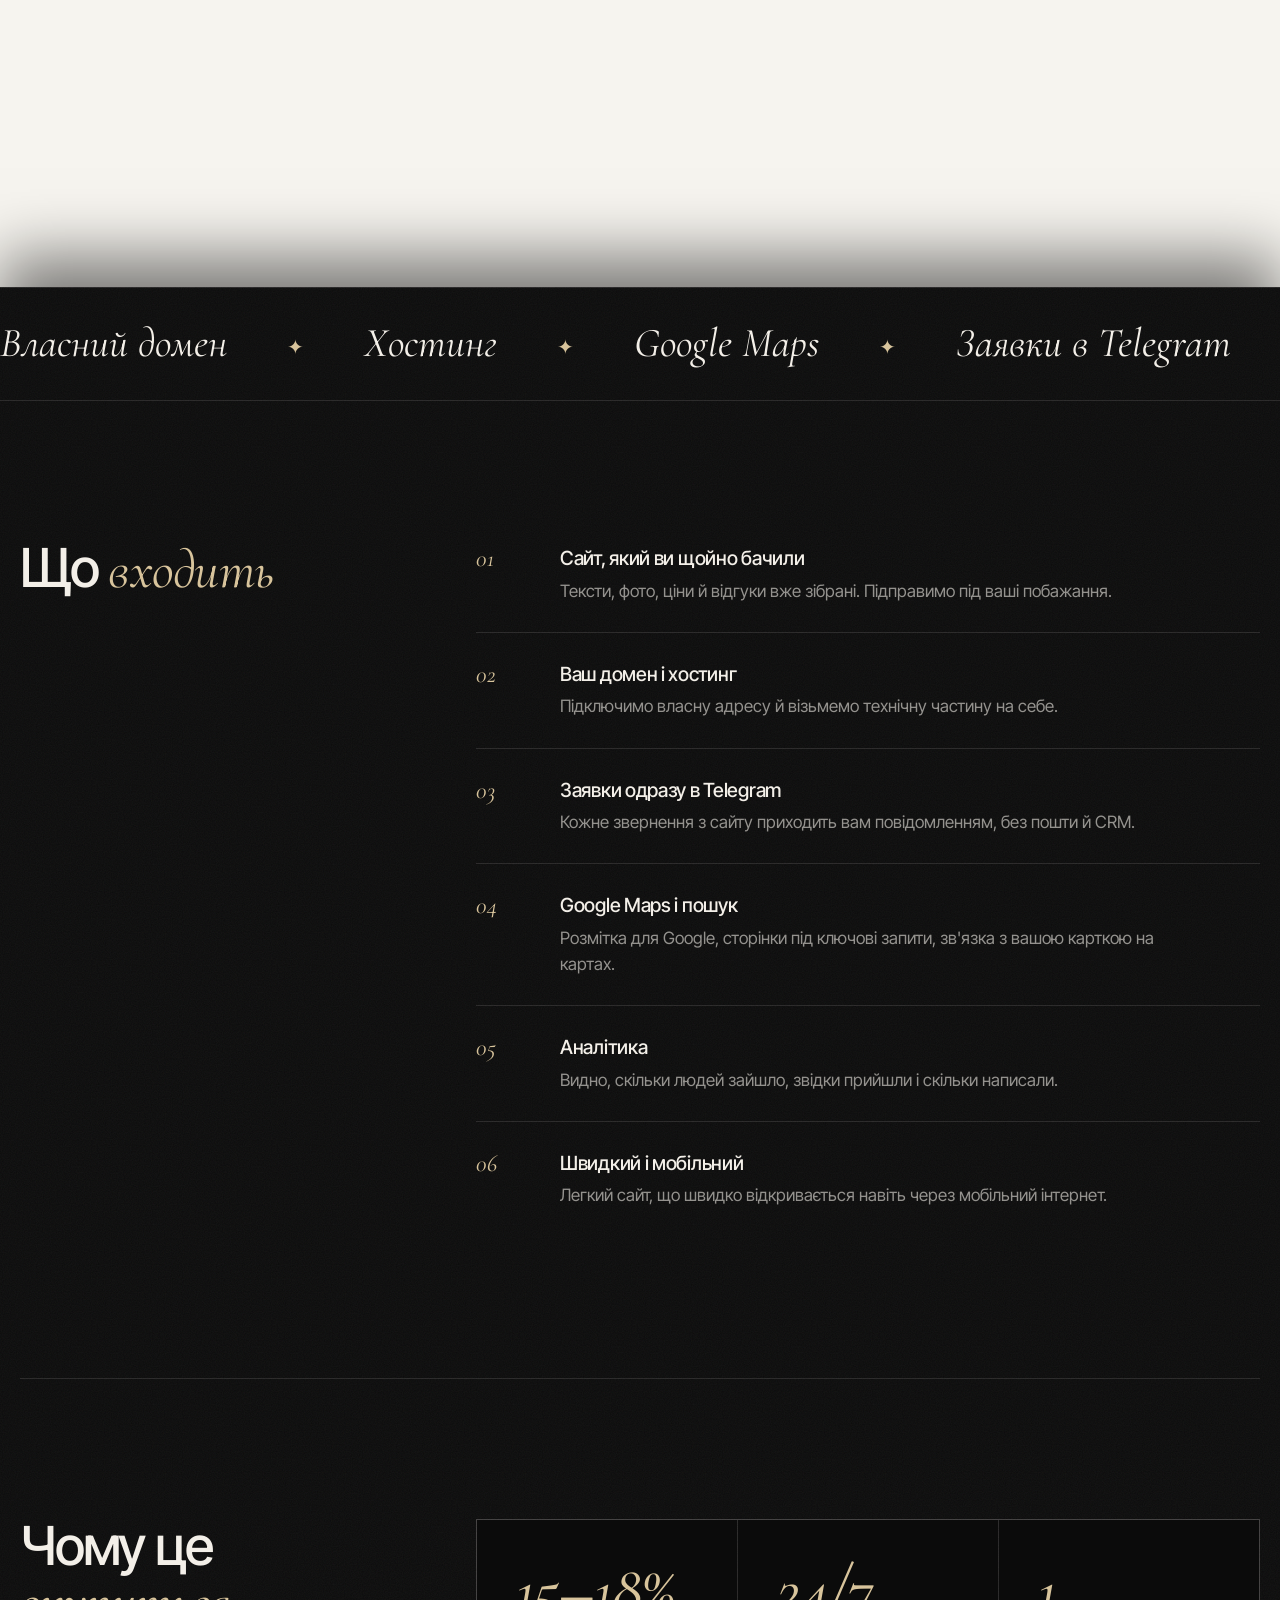
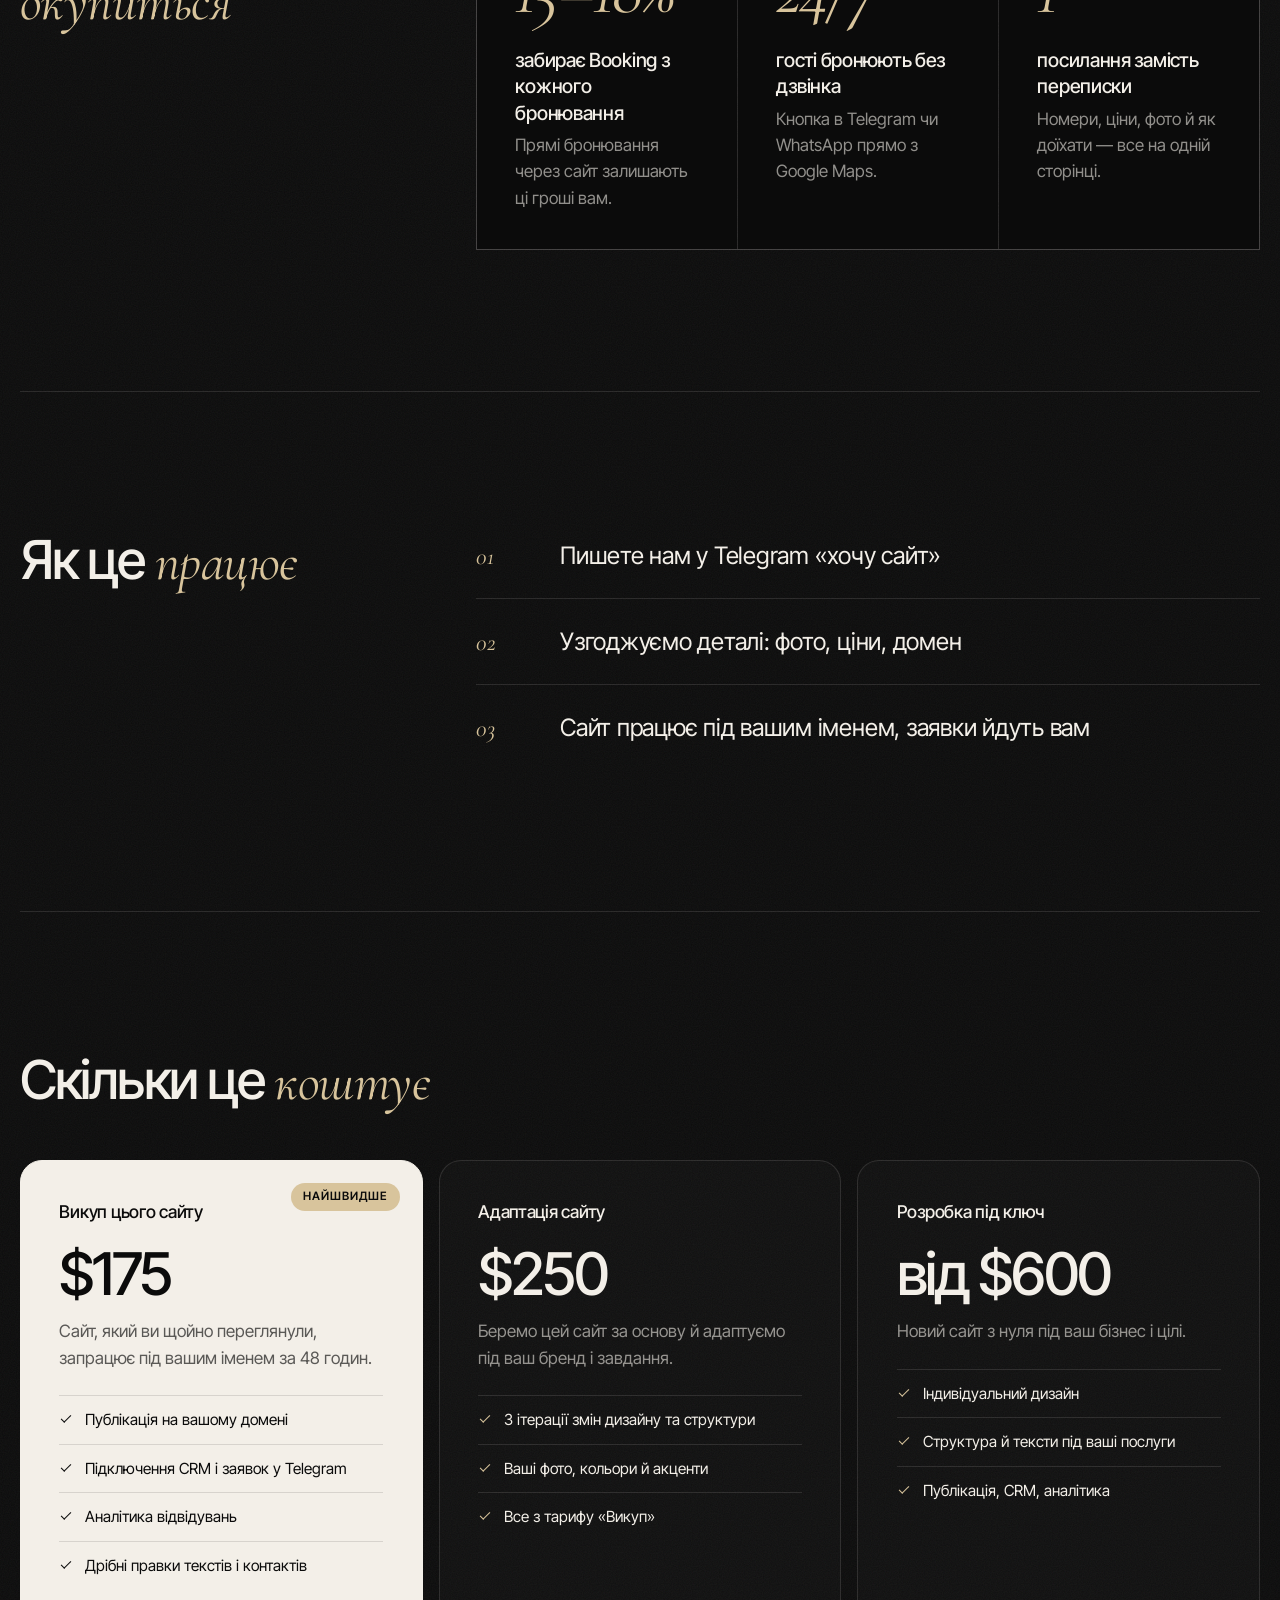
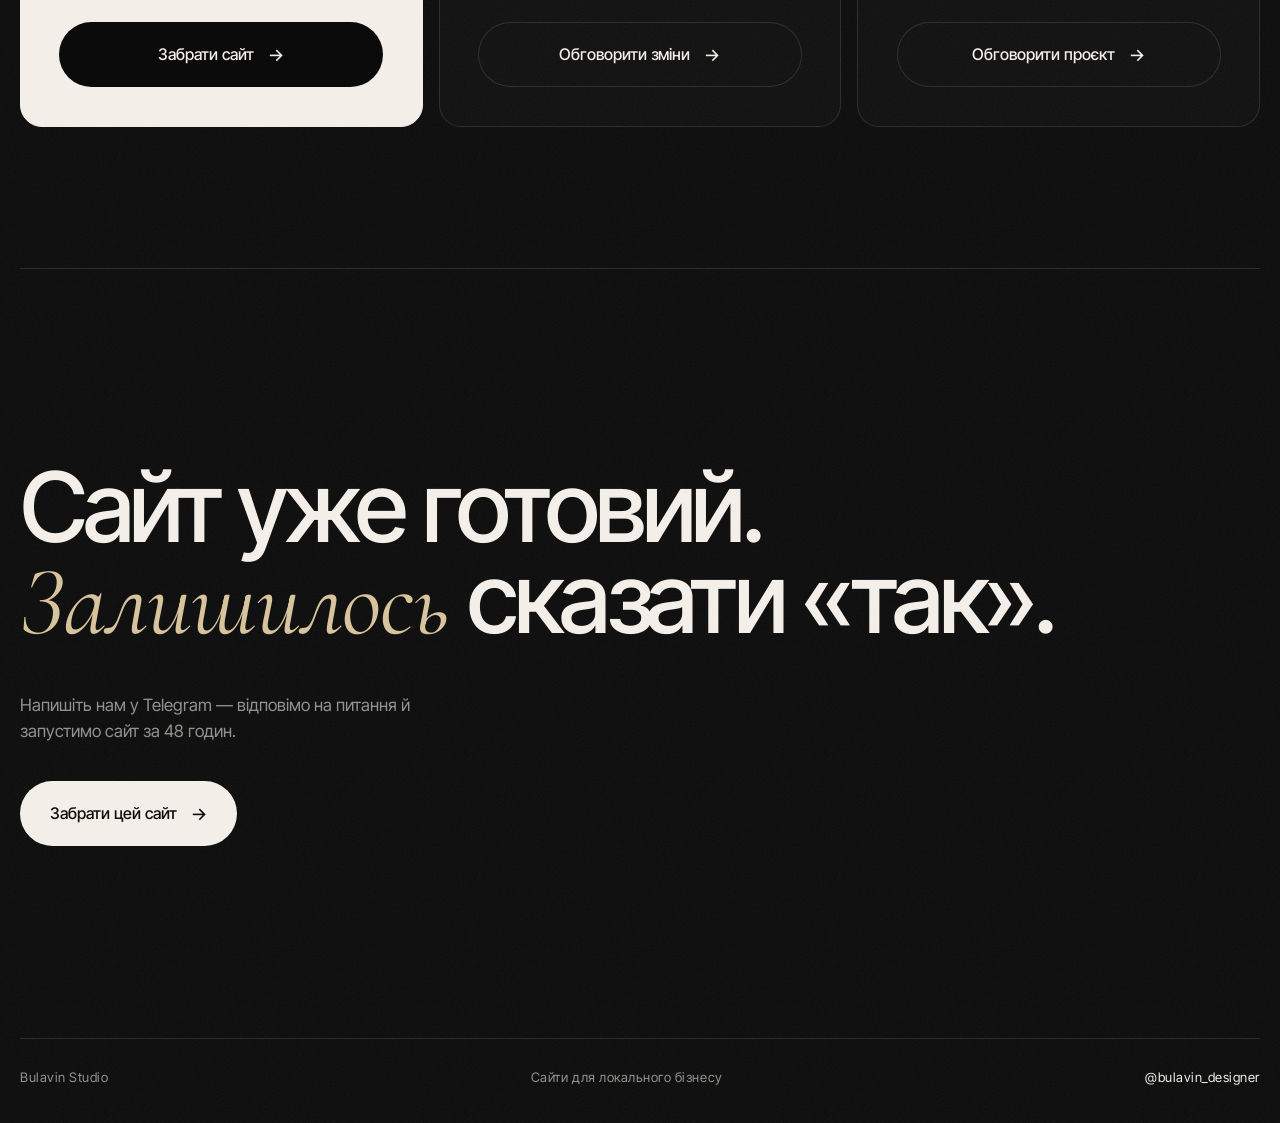
==== commit 1f0fb651: "Update site 2026-11-09" ====
--- a/privacy/index.html
+++ b/privacy/index.html
@@ -15,7 +15,7 @@
 <link rel="preconnect" href="https://fonts.googleapis.com">
 <link rel="preconnect" href="https://fonts.gstatic.com" crossorigin>
 <link rel="stylesheet" href="https://fonts.googleapis.com/css2?family=Literata:opsz,wght@7..72,400;7..72,500&family=Manrope:wght@400;500;600&display=swap">
-<link rel="stylesheet" href="style.css?v=2610220225">
+<link rel="stylesheet" href="style.css?v=2611092300">
 <link rel="stylesheet" href="https://fonts.googleapis.com/css2?family=Inter+Tight:wght@400;500;600&family=Cormorant+Garamond:ital,wght@1,400;1,500&display=swap">
 <script type="application/ld+json">{"@context": "https://schema.org", "@type": "Hotel", "name": "Podil-House", "url": "https://vibecoder-bulavin.github.io/podil-house/", "telephone": "+380967771888", "priceRange": "₴", "image": "https://vibecoder-bulavin.github.io/podil-house/assets/p6.jpg", "address": {"@type": "PostalAddress", "streetAddress": "вул. Межигірська, 32А", "addressLocality": "Київ", "addressCountry": "UA"}, "geo": {"@type": "GeoCoordinates", "latitude": 50.4691434, "longitude": 30.5121772}, "hasMap": "https://maps.google.com/?cid=14839174283909090941", "aggregateRating": {"@type": "AggregateRating", "ratingValue": 5.0, "reviewCount": 14}}</script>
 </head>
@@ -34,7 +34,7 @@
 <div class="p-intro"><div class="pwrap">
 <p class="pk">Bulavin Studio · демо для «Podil-House»</p>
 <h2 class="ph1">Цей сайт уже <em>зроблений</em> для Podil-House</h2>
-<div class="prow"><p class="psub">Ви щойно переглянули його очима клієнта. Під вашим доменом він запрацює за 48 годин.</p><a href="https://t.me/bulavin_design" class="pbtn" target="_blank" rel="noopener" data-goal="telegram">Забрати цей сайт</a></div>
+<div class="prow"><p class="psub">Ви щойно переглянули його очима клієнта. Під вашим доменом він запрацює за 48 годин.</p><a href="https://t.me/bulavin_designer" class="pbtn" target="_blank" rel="noopener" data-goal="telegram">Забрати цей сайт</a></div>
 <p class="pscroll">Гортайте далі</p>
 </div></div>
 <div class="p-body">
@@ -42,13 +42,13 @@
 <section class="pwrap psec"><h2 class="ph2">Що <em>входить</em></h2><ol class="pinc"><li><span class="pn">01</span><div><h3>Сайт, який ви щойно бачили</h3><p>Тексти, фото, ціни й відгуки вже зібрані. Підправимо під ваші побажання.</p></div></li><li><span class="pn">02</span><div><h3>Ваш домен і хостинг</h3><p>Підключимо власну адресу й візьмемо технічну частину на себе.</p></div></li><li><span class="pn">03</span><div><h3>Заявки одразу в Telegram</h3><p>Кожне звернення з сайту приходить вам повідомленням, без пошти й CRM.</p></div></li><li><span class="pn">04</span><div><h3>Google Maps і пошук</h3><p>Розмітка для Google, сторінки під ключові запити, зв&#x27;язка з вашою карткою на картах.</p></div></li><li><span class="pn">05</span><div><h3>Аналітика</h3><p>Видно, скільки людей зайшло, звідки прийшли і скільки написали.</p></div></li><li><span class="pn">06</span><div><h3>Швидкий і мобільний</h3><p>Легкий сайт, що швидко відкривається навіть через мобільний інтернет.</p></div></li></ol></section>
 <section class="pwrap psec"><h2 class="ph2">Чому це <em>окупиться</em></h2><div class="pwhy"><div class="pw"><strong>15–18%</strong><h3>забирає Booking з кожного бронювання</h3><p>Прямі бронювання через сайт залишають ці гроші вам.</p></div><div class="pw"><strong>24/7</strong><h3>гості бронюють без дзвінка</h3><p>Кнопка в Telegram чи WhatsApp прямо з Google Maps.</p></div><div class="pw"><strong>1</strong><h3>посилання замість переписки</h3><p>Номери, ціни, фото й як доїхати — все на одній сторінці.</p></div></div></section>
 <section class="pwrap psec"><h2 class="ph2">Як це <em>працює</em></h2><ol class="psteps"><li><span class="pn">01</span><p>Пишете нам у Telegram «хочу сайт»</p></li><li><span class="pn">02</span><p>Узгоджуємо деталі: фото, ціни, домен</p></li><li><span class="pn">03</span><p>Сайт працює під вашим іменем, заявки йдуть вам</p></li></ol></section>
-<section class="pwrap psec pplans-sec"><h2 class="ph2">Скільки це <em>коштує</em></h2><div class="pplans"><article class="pplan on"><span class="ptag">Найшвидше</span><h3>Викуп цього сайту</h3><p class="pprice">$175</p><p class="plead">Сайт, який ви щойно переглянули, запрацює під вашим іменем за 48 годин.</p><ul><li>Публікація на вашому домені</li><li>Підключення CRM і заявок у Telegram</li><li>Аналітика відвідувань</li><li>Дрібні правки текстів і контактів</li></ul><a href="https://t.me/bulavin_design" class="pbtn" target="_blank" rel="noopener" data-goal="telegram">Забрати сайт</a></article><article class="pplan"><h3>Адаптація сайту</h3><p class="pprice">$250</p><p class="plead">Беремо цей сайт за основу й адаптуємо під ваш бренд і завдання.</p><ul><li>3 ітерації змін дизайну та структури</li><li>Ваші фото, кольори й акценти</li><li>Все з тарифу «Викуп»</li></ul><a href="https://t.me/bulavin_design" class="pbtn ghost" target="_blank" rel="noopener" data-goal="telegram">Обговорити зміни</a></article><article class="pplan"><h3>Розробка під ключ</h3><p class="pprice">від $600</p><p class="plead">Новий сайт з нуля під ваш бізнес і цілі.</p><ul><li>Індивідуальний дизайн</li><li>Структура й тексти під ваші послуги</li><li>Публікація, CRM, аналітика</li></ul><a href="https://t.me/bulavin_design" class="pbtn ghost" target="_blank" rel="noopener" data-goal="telegram">Обговорити проєкт</a></article></div></section>
-<section class="pwrap pfinal"><h2 class="ph1">Сайт уже готовий. <em>Залишилось</em> сказати «так».</h2><p class="psub">Напишіть нам у Telegram — відповімо на питання й запустимо сайт за 48 годин.</p><a href="https://t.me/bulavin_design" class="pbtn" target="_blank" rel="noopener" data-goal="telegram">Забрати цей сайт</a></section>
-<footer class="pwrap pfoot"><span>Bulavin Studio</span><span>Сайти для локального бізнесу</span><a href="https://t.me/bulavin_design" target="_blank" rel="noopener" data-goal="telegram">@bulavin_design</a></footer>
+<section class="pwrap psec pplans-sec"><h2 class="ph2">Скільки це <em>коштує</em></h2><div class="pplans"><article class="pplan on"><span class="ptag">Найшвидше</span><h3>Викуп цього сайту</h3><p class="pprice">$175</p><p class="plead">Сайт, який ви щойно переглянули, запрацює під вашим іменем за 48 годин.</p><ul><li>Публікація на вашому домені</li><li>Підключення CRM і заявок у Telegram</li><li>Аналітика відвідувань</li><li>Дрібні правки текстів і контактів</li></ul><a href="https://t.me/bulavin_designer" class="pbtn" target="_blank" rel="noopener" data-goal="telegram">Забрати сайт</a></article><article class="pplan"><h3>Адаптація сайту</h3><p class="pprice">$250</p><p class="plead">Беремо цей сайт за основу й адаптуємо під ваш бренд і завдання.</p><ul><li>3 ітерації змін дизайну та структури</li><li>Ваші фото, кольори й акценти</li><li>Все з тарифу «Викуп»</li></ul><a href="https://t.me/bulavin_designer" class="pbtn ghost" target="_blank" rel="noopener" data-goal="telegram">Обговорити зміни</a></article><article class="pplan"><h3>Розробка під ключ</h3><p class="pprice">від $600</p><p class="plead">Новий сайт з нуля під ваш бізнес і цілі.</p><ul><li>Індивідуальний дизайн</li><li>Структура й тексти під ваші послуги</li><li>Публікація, CRM, аналітика</li></ul><a href="https://t.me/bulavin_designer" class="pbtn ghost" target="_blank" rel="noopener" data-goal="telegram">Обговорити проєкт</a></article></div></section>
+<section class="pwrap pfinal"><h2 class="ph1">Сайт уже готовий. <em>Залишилось</em> сказати «так».</h2><p class="psub">Напишіть нам у Telegram — відповімо на питання й запустимо сайт за 48 годин.</p><a href="https://t.me/bulavin_designer" class="pbtn" target="_blank" rel="noopener" data-goal="telegram">Забрати цей сайт</a></section>
+<footer class="pwrap pfoot"><span>Bulavin Studio</span><span>Сайти для локального бізнесу</span><a href="https://t.me/bulavin_designer" target="_blank" rel="noopener" data-goal="telegram">@bulavin_designer</a></footer>
 </div></aside>
 <div class="mbar"><a href="#bron" class="btn">Забронювати</a></div>
 
 <script type="application/json" id="cfg">{"wa": "380967771888", "msg": "Добрий день! Хочу забронювати номер.", "page": "privacy/", "brand": "Podil-House", "t": {"err_name": "Вкажіть ім'я", "err_phone": "Перевірте номер телефону", "sending": "Надсилаємо…"}}</script>
-<script src="site.js?v=2610220225" defer></script>
+<script src="site.js?v=2611092300" defer></script>
 </body>
 </html>
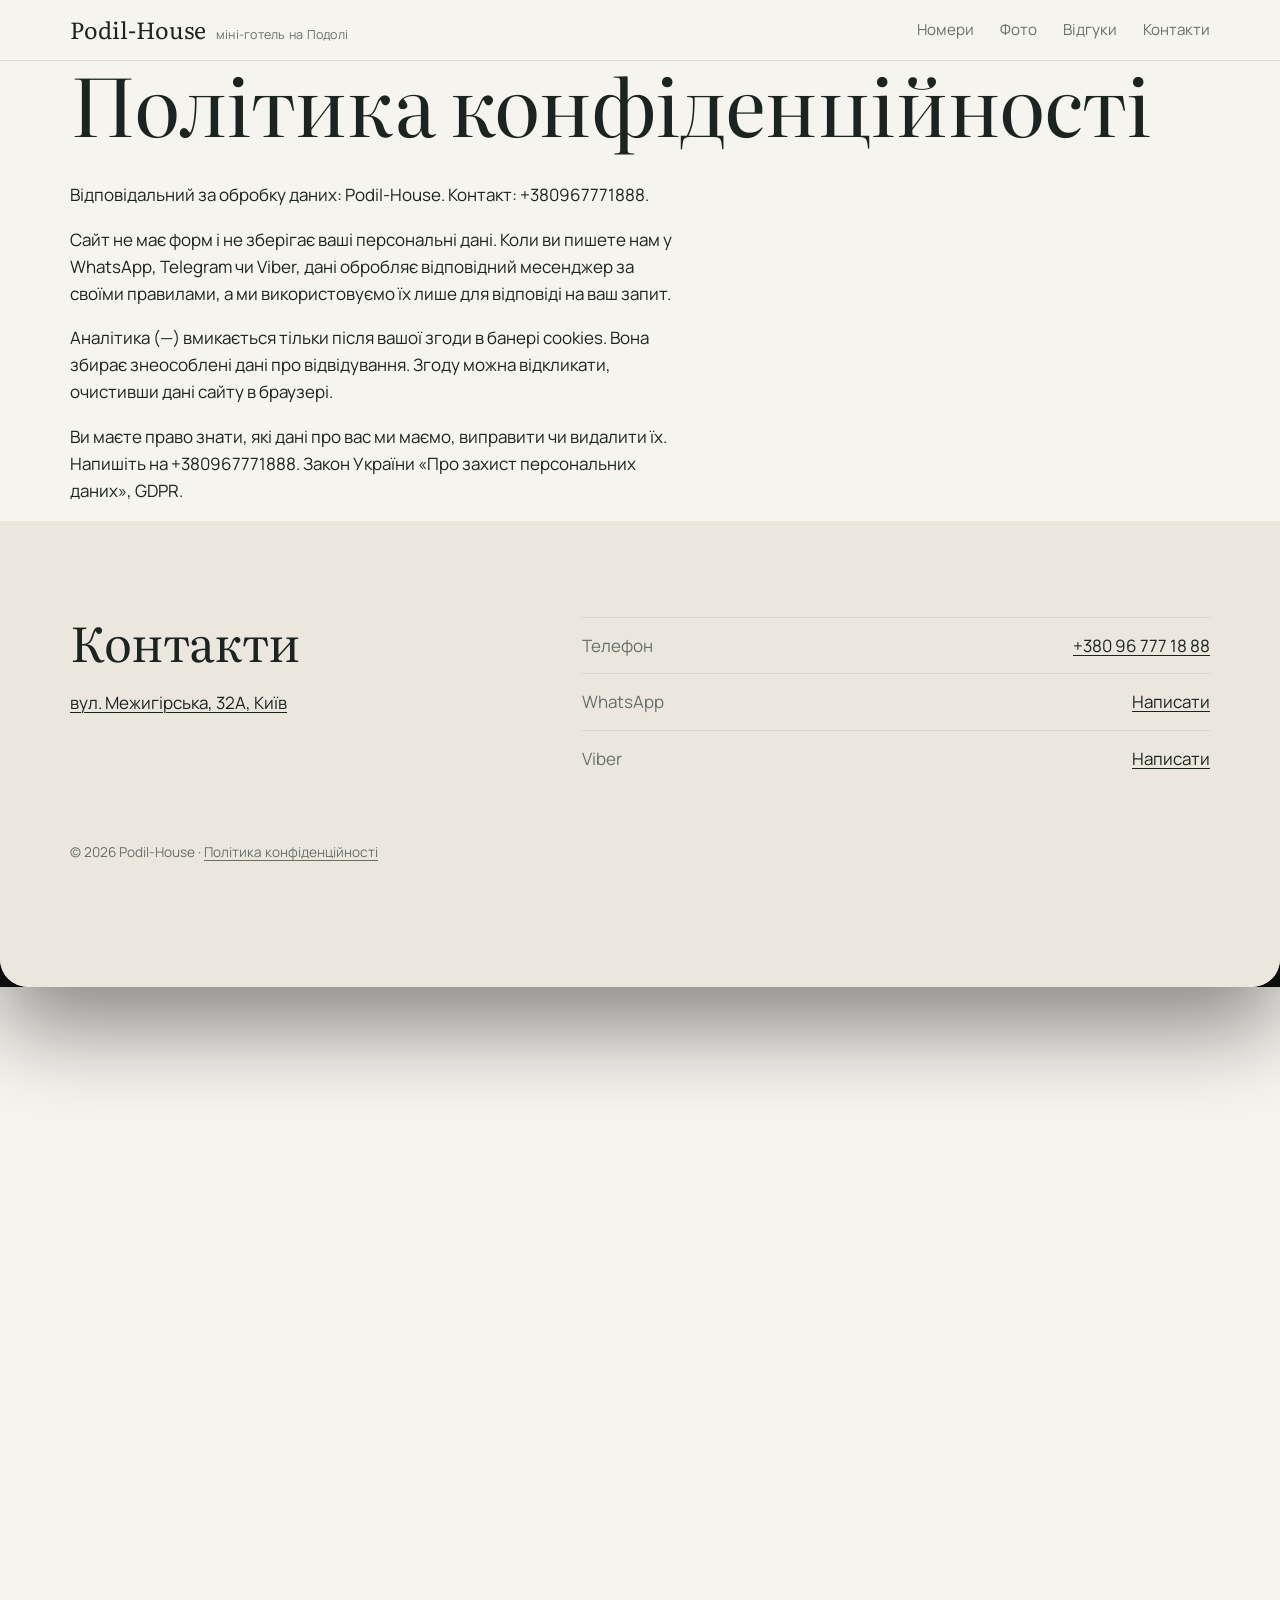
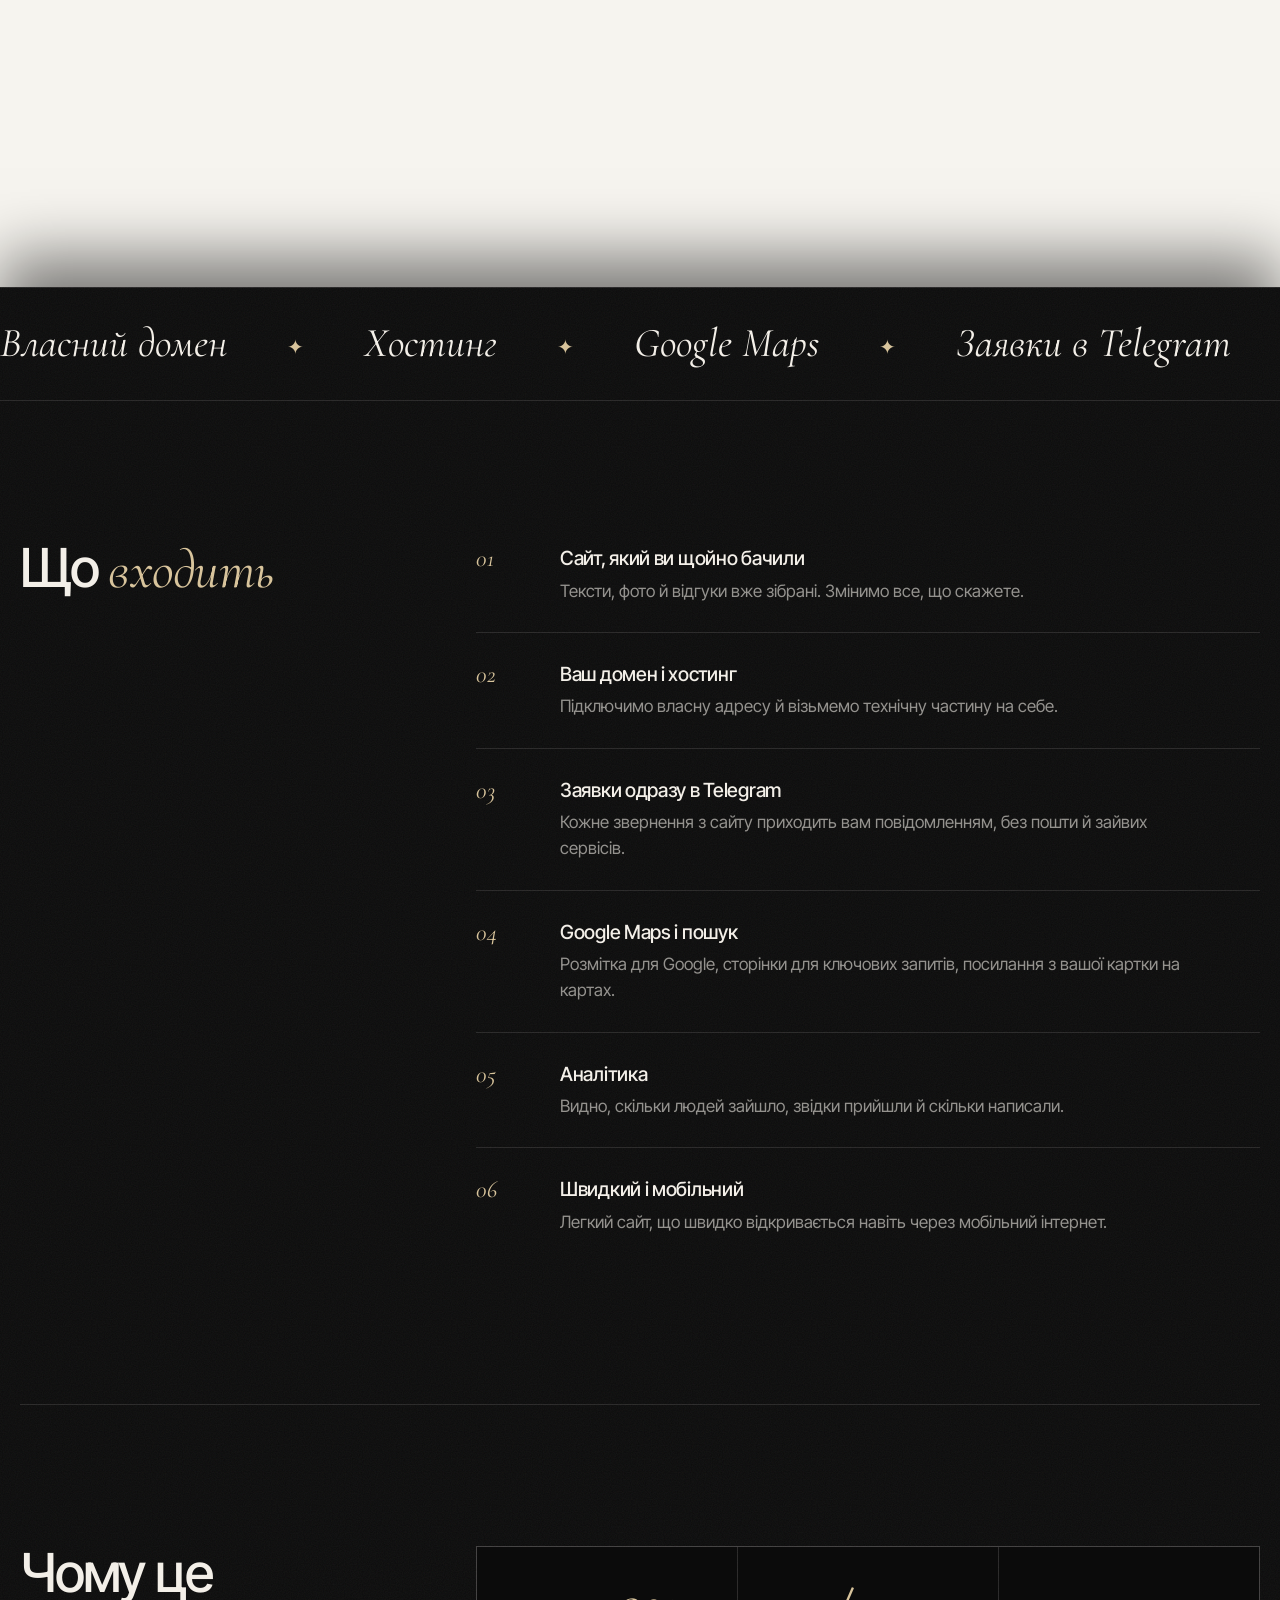
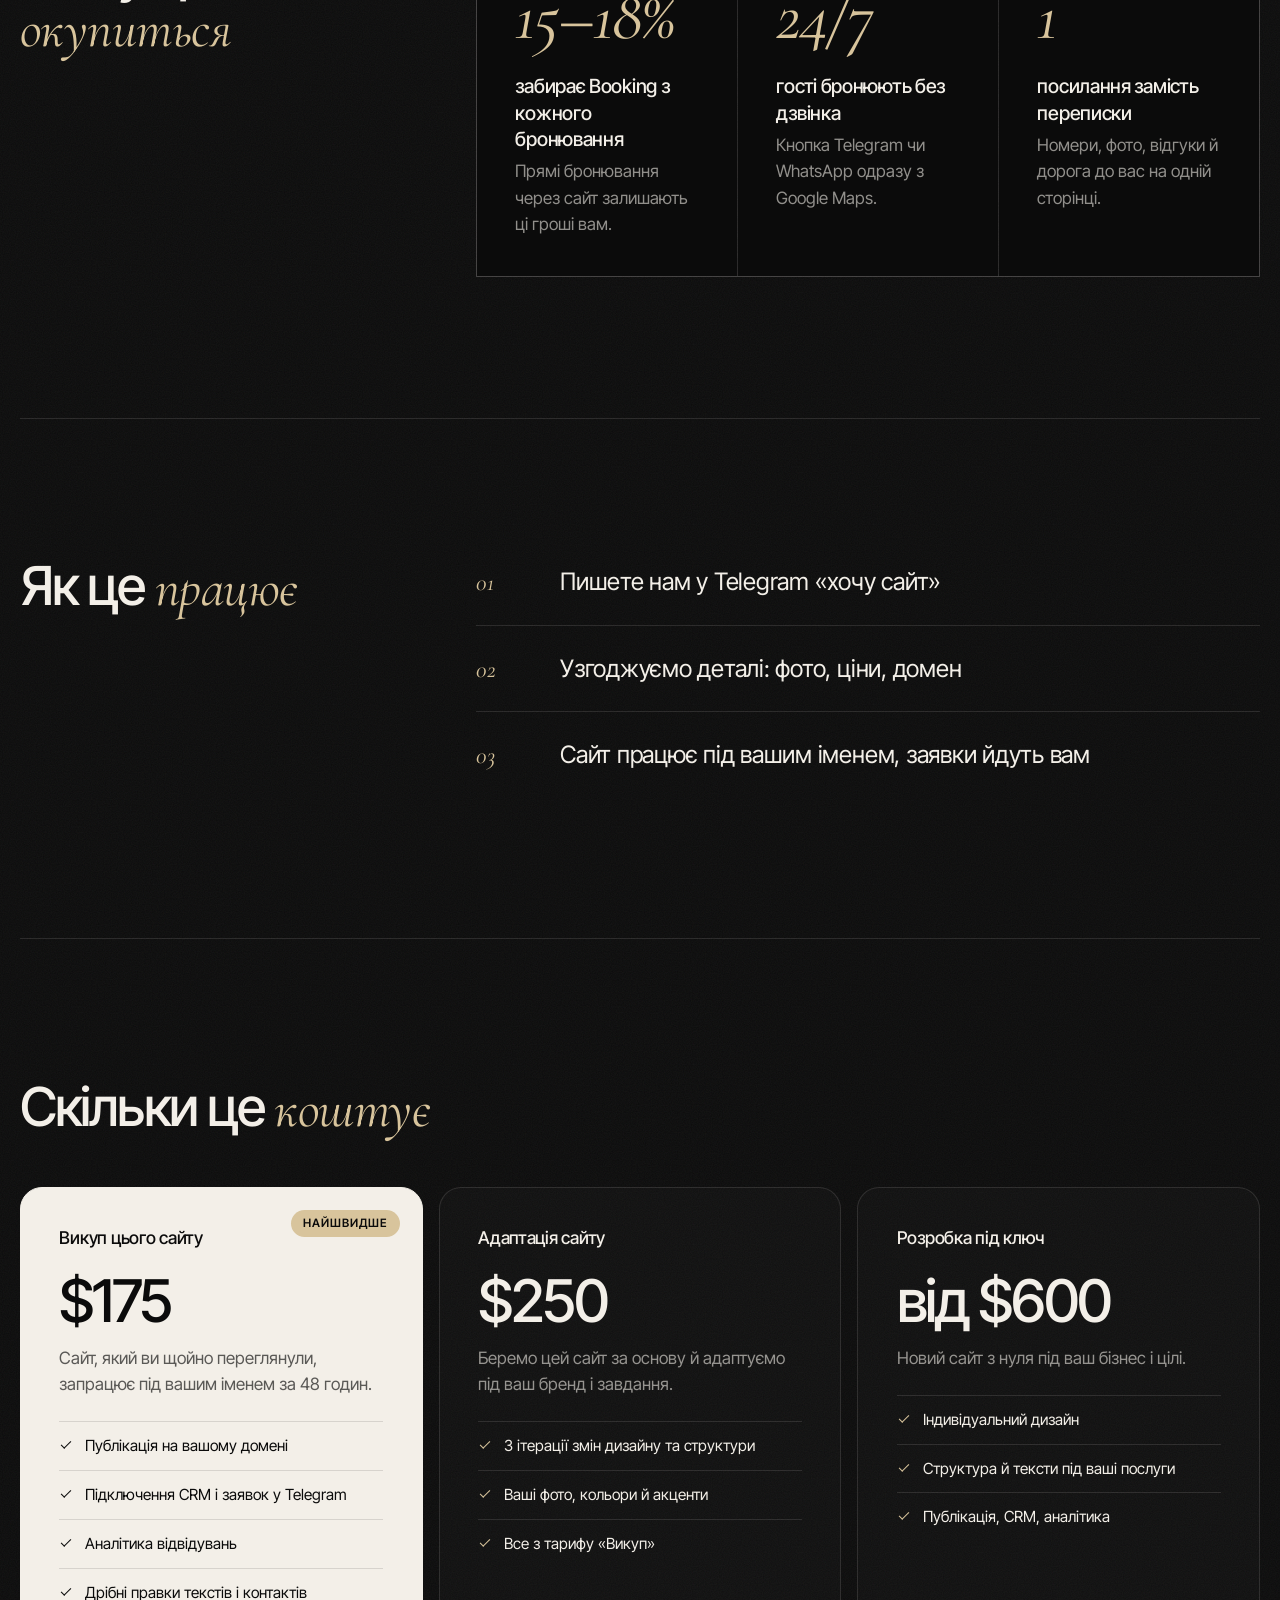
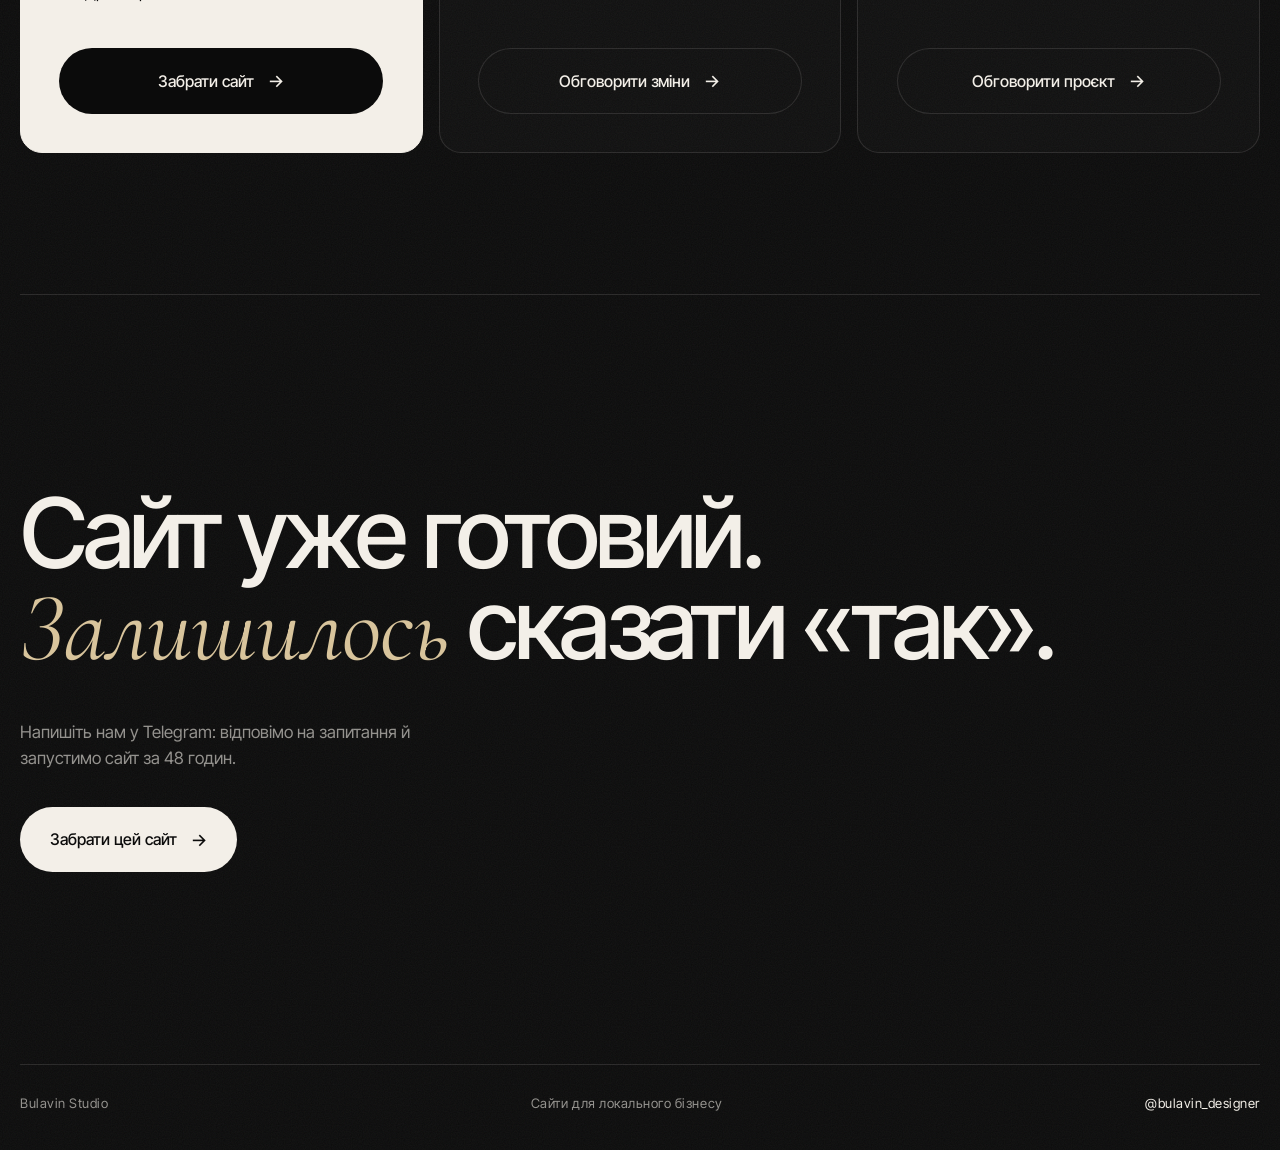
==== commit 45078e02: "Update site 2026-11-09" ====
--- a/privacy/index.html
+++ b/privacy/index.html
@@ -15,7 +15,7 @@
 <link rel="preconnect" href="https://fonts.googleapis.com">
 <link rel="preconnect" href="https://fonts.gstatic.com" crossorigin>
 <link rel="stylesheet" href="https://fonts.googleapis.com/css2?family=Literata:opsz,wght@7..72,400;7..72,500&family=Manrope:wght@400;500;600&display=swap">
-<link rel="stylesheet" href="style.css?v=2611092300">
+<link rel="stylesheet" href="style.css?v=2611092349">
 <link rel="stylesheet" href="https://fonts.googleapis.com/css2?family=Inter+Tight:wght@400;500;600&family=Cormorant+Garamond:ital,wght@1,400;1,500&display=swap">
 <script type="application/ld+json">{"@context": "https://schema.org", "@type": "Hotel", "name": "Podil-House", "url": "https://vibecoder-bulavin.github.io/podil-house/", "telephone": "+380967771888", "priceRange": "₴", "image": "https://vibecoder-bulavin.github.io/podil-house/assets/p6.jpg", "address": {"@type": "PostalAddress", "streetAddress": "вул. Межигірська, 32А", "addressLocality": "Київ", "addressCountry": "UA"}, "geo": {"@type": "GeoCoordinates", "latitude": 50.4691434, "longitude": 30.5121772}, "hasMap": "https://maps.google.com/?cid=14839174283909090941", "aggregateRating": {"@type": "AggregateRating", "ratingValue": 5.0, "reviewCount": 14}}</script>
 </head>
@@ -32,23 +32,23 @@
 </div>
 <aside class="pitch" id="pitch" lang="uk">
 <div class="p-intro"><div class="pwrap">
-<p class="pk">Bulavin Studio · демо для «Podil-House»</p>
-<h2 class="ph1">Цей сайт уже <em>зроблений</em> для Podil-House</h2>
-<div class="prow"><p class="psub">Ви щойно переглянули його очима клієнта. Під вашим доменом він запрацює за 48 годин.</p><a href="https://t.me/bulavin_designer" class="pbtn" target="_blank" rel="noopener" data-goal="telegram">Забрати цей сайт</a></div>
+<p class="pk">Bulavin Studio · демо-версія</p>
+<h2 class="ph1">Podil-House: ваш сайт уже <em>готовий</em></h2>
+<div class="prow"><p class="psub">Ви щойно переглянули його очима клієнта. На вашому домені він запрацює за 48 годин.</p><a href="https://t.me/bulavin_designer" class="pbtn" target="_blank" rel="noopener" data-goal="telegram">Забрати цей сайт</a></div>
 <p class="pscroll">Гортайте далі</p>
 </div></div>
 <div class="p-body">
 <div class="pticker" aria-hidden="true"><div><span>Власний домен</span><span>Хостинг</span><span>Google Maps</span><span>Заявки в Telegram</span><span>Аналітика</span><span>Мобільна версія</span><span>Швидкий запуск</span><span>Власний домен</span><span>Хостинг</span><span>Google Maps</span><span>Заявки в Telegram</span><span>Аналітика</span><span>Мобільна версія</span><span>Швидкий запуск</span></div></div>
-<section class="pwrap psec"><h2 class="ph2">Що <em>входить</em></h2><ol class="pinc"><li><span class="pn">01</span><div><h3>Сайт, який ви щойно бачили</h3><p>Тексти, фото, ціни й відгуки вже зібрані. Підправимо під ваші побажання.</p></div></li><li><span class="pn">02</span><div><h3>Ваш домен і хостинг</h3><p>Підключимо власну адресу й візьмемо технічну частину на себе.</p></div></li><li><span class="pn">03</span><div><h3>Заявки одразу в Telegram</h3><p>Кожне звернення з сайту приходить вам повідомленням, без пошти й CRM.</p></div></li><li><span class="pn">04</span><div><h3>Google Maps і пошук</h3><p>Розмітка для Google, сторінки під ключові запити, зв&#x27;язка з вашою карткою на картах.</p></div></li><li><span class="pn">05</span><div><h3>Аналітика</h3><p>Видно, скільки людей зайшло, звідки прийшли і скільки написали.</p></div></li><li><span class="pn">06</span><div><h3>Швидкий і мобільний</h3><p>Легкий сайт, що швидко відкривається навіть через мобільний інтернет.</p></div></li></ol></section>
-<section class="pwrap psec"><h2 class="ph2">Чому це <em>окупиться</em></h2><div class="pwhy"><div class="pw"><strong>15–18%</strong><h3>забирає Booking з кожного бронювання</h3><p>Прямі бронювання через сайт залишають ці гроші вам.</p></div><div class="pw"><strong>24/7</strong><h3>гості бронюють без дзвінка</h3><p>Кнопка в Telegram чи WhatsApp прямо з Google Maps.</p></div><div class="pw"><strong>1</strong><h3>посилання замість переписки</h3><p>Номери, ціни, фото й як доїхати — все на одній сторінці.</p></div></div></section>
+<section class="pwrap psec"><h2 class="ph2">Що <em>входить</em></h2><ol class="pinc"><li><span class="pn">01</span><div><h3>Сайт, який ви щойно бачили</h3><p>Тексти, фото й відгуки вже зібрані. Змінимо все, що скажете.</p></div></li><li><span class="pn">02</span><div><h3>Ваш домен і хостинг</h3><p>Підключимо власну адресу й візьмемо технічну частину на себе.</p></div></li><li><span class="pn">03</span><div><h3>Заявки одразу в Telegram</h3><p>Кожне звернення з сайту приходить вам повідомленням, без пошти й зайвих сервісів.</p></div></li><li><span class="pn">04</span><div><h3>Google Maps і пошук</h3><p>Розмітка для Google, сторінки для ключових запитів, посилання з вашої картки на картах.</p></div></li><li><span class="pn">05</span><div><h3>Аналітика</h3><p>Видно, скільки людей зайшло, звідки прийшли й скільки написали.</p></div></li><li><span class="pn">06</span><div><h3>Швидкий і мобільний</h3><p>Легкий сайт, що швидко відкривається навіть через мобільний інтернет.</p></div></li></ol></section>
+<section class="pwrap psec"><h2 class="ph2">Чому це <em>окупиться</em></h2><div class="pwhy"><div class="pw"><strong>15–18%</strong><h3>забирає Booking з кожного бронювання</h3><p>Прямі бронювання через сайт залишають ці гроші вам.</p></div><div class="pw"><strong>24/7</strong><h3>гості бронюють без дзвінка</h3><p>Кнопка Telegram чи WhatsApp одразу з Google Maps.</p></div><div class="pw"><strong>1</strong><h3>посилання замість переписки</h3><p>Номери, фото, відгуки й дорога до вас на одній сторінці.</p></div></div></section>
 <section class="pwrap psec"><h2 class="ph2">Як це <em>працює</em></h2><ol class="psteps"><li><span class="pn">01</span><p>Пишете нам у Telegram «хочу сайт»</p></li><li><span class="pn">02</span><p>Узгоджуємо деталі: фото, ціни, домен</p></li><li><span class="pn">03</span><p>Сайт працює під вашим іменем, заявки йдуть вам</p></li></ol></section>
 <section class="pwrap psec pplans-sec"><h2 class="ph2">Скільки це <em>коштує</em></h2><div class="pplans"><article class="pplan on"><span class="ptag">Найшвидше</span><h3>Викуп цього сайту</h3><p class="pprice">$175</p><p class="plead">Сайт, який ви щойно переглянули, запрацює під вашим іменем за 48 годин.</p><ul><li>Публікація на вашому домені</li><li>Підключення CRM і заявок у Telegram</li><li>Аналітика відвідувань</li><li>Дрібні правки текстів і контактів</li></ul><a href="https://t.me/bulavin_designer" class="pbtn" target="_blank" rel="noopener" data-goal="telegram">Забрати сайт</a></article><article class="pplan"><h3>Адаптація сайту</h3><p class="pprice">$250</p><p class="plead">Беремо цей сайт за основу й адаптуємо під ваш бренд і завдання.</p><ul><li>3 ітерації змін дизайну та структури</li><li>Ваші фото, кольори й акценти</li><li>Все з тарифу «Викуп»</li></ul><a href="https://t.me/bulavin_designer" class="pbtn ghost" target="_blank" rel="noopener" data-goal="telegram">Обговорити зміни</a></article><article class="pplan"><h3>Розробка під ключ</h3><p class="pprice">від $600</p><p class="plead">Новий сайт з нуля під ваш бізнес і цілі.</p><ul><li>Індивідуальний дизайн</li><li>Структура й тексти під ваші послуги</li><li>Публікація, CRM, аналітика</li></ul><a href="https://t.me/bulavin_designer" class="pbtn ghost" target="_blank" rel="noopener" data-goal="telegram">Обговорити проєкт</a></article></div></section>
-<section class="pwrap pfinal"><h2 class="ph1">Сайт уже готовий. <em>Залишилось</em> сказати «так».</h2><p class="psub">Напишіть нам у Telegram — відповімо на питання й запустимо сайт за 48 годин.</p><a href="https://t.me/bulavin_designer" class="pbtn" target="_blank" rel="noopener" data-goal="telegram">Забрати цей сайт</a></section>
+<section class="pwrap pfinal"><h2 class="ph1">Сайт уже готовий. <em>Залишилось</em> сказати «так».</h2><p class="psub">Напишіть нам у Telegram: відповімо на запитання й запустимо сайт за 48 годин.</p><a href="https://t.me/bulavin_designer" class="pbtn" target="_blank" rel="noopener" data-goal="telegram">Забрати цей сайт</a></section>
 <footer class="pwrap pfoot"><span>Bulavin Studio</span><span>Сайти для локального бізнесу</span><a href="https://t.me/bulavin_designer" target="_blank" rel="noopener" data-goal="telegram">@bulavin_designer</a></footer>
 </div></aside>
 <div class="mbar"><a href="#bron" class="btn">Забронювати</a></div>
 
 <script type="application/json" id="cfg">{"wa": "380967771888", "msg": "Добрий день! Хочу забронювати номер.", "page": "privacy/", "brand": "Podil-House", "t": {"err_name": "Вкажіть ім'я", "err_phone": "Перевірте номер телефону", "sending": "Надсилаємо…"}}</script>
-<script src="site.js?v=2611092300" defer></script>
+<script src="site.js?v=2611092349" defer></script>
 </body>
 </html>
